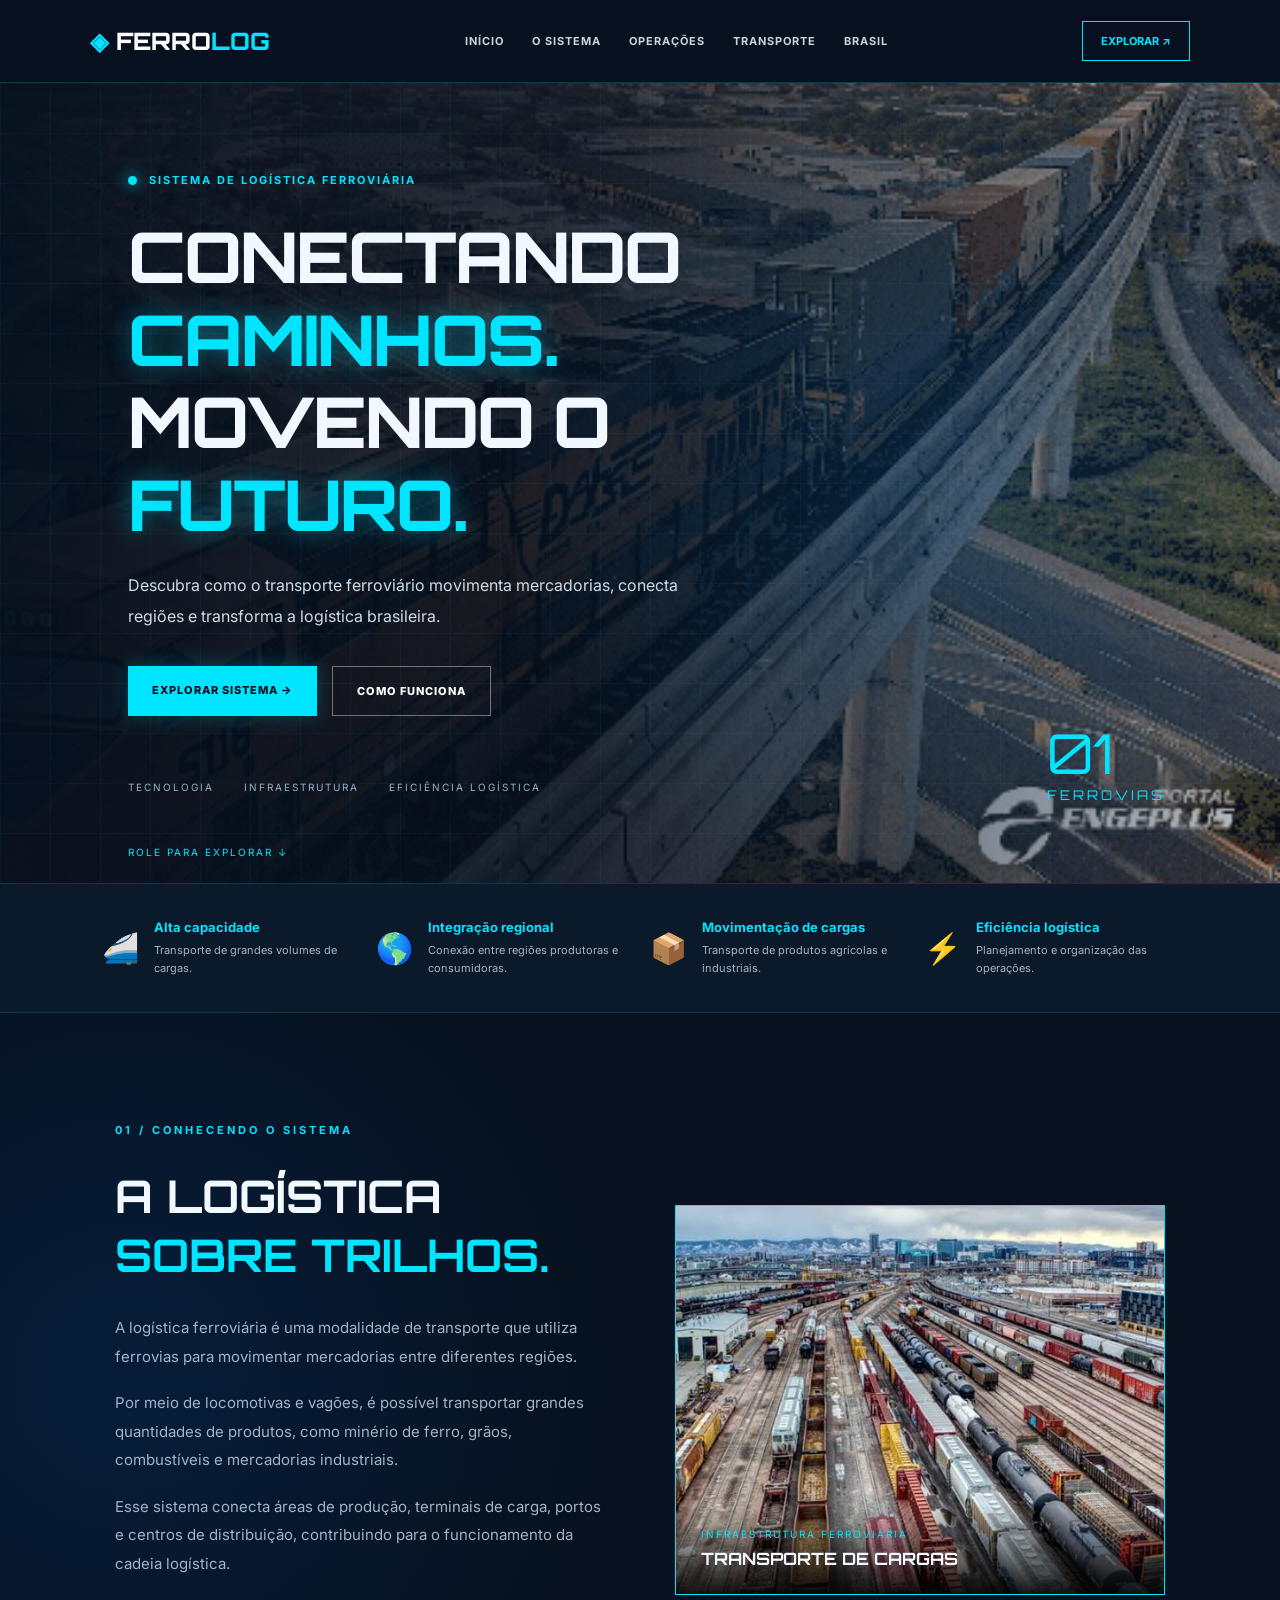
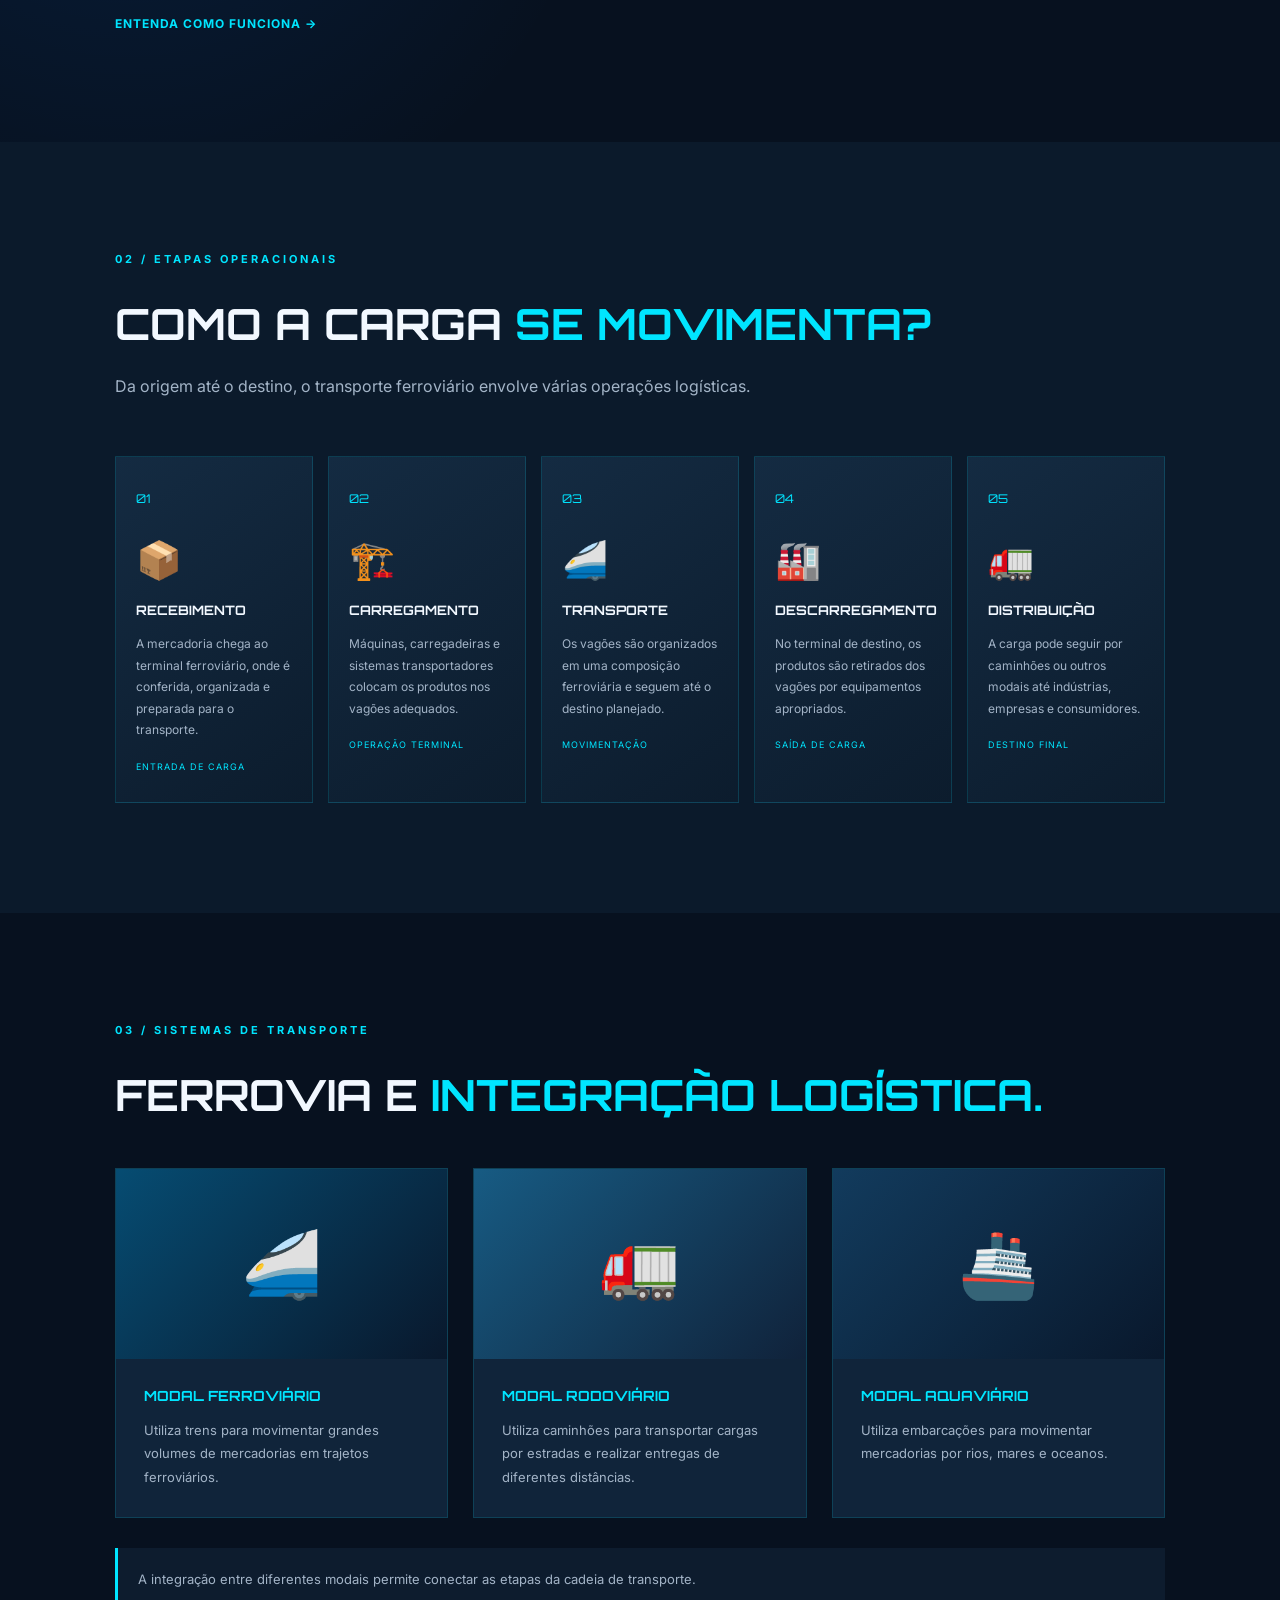
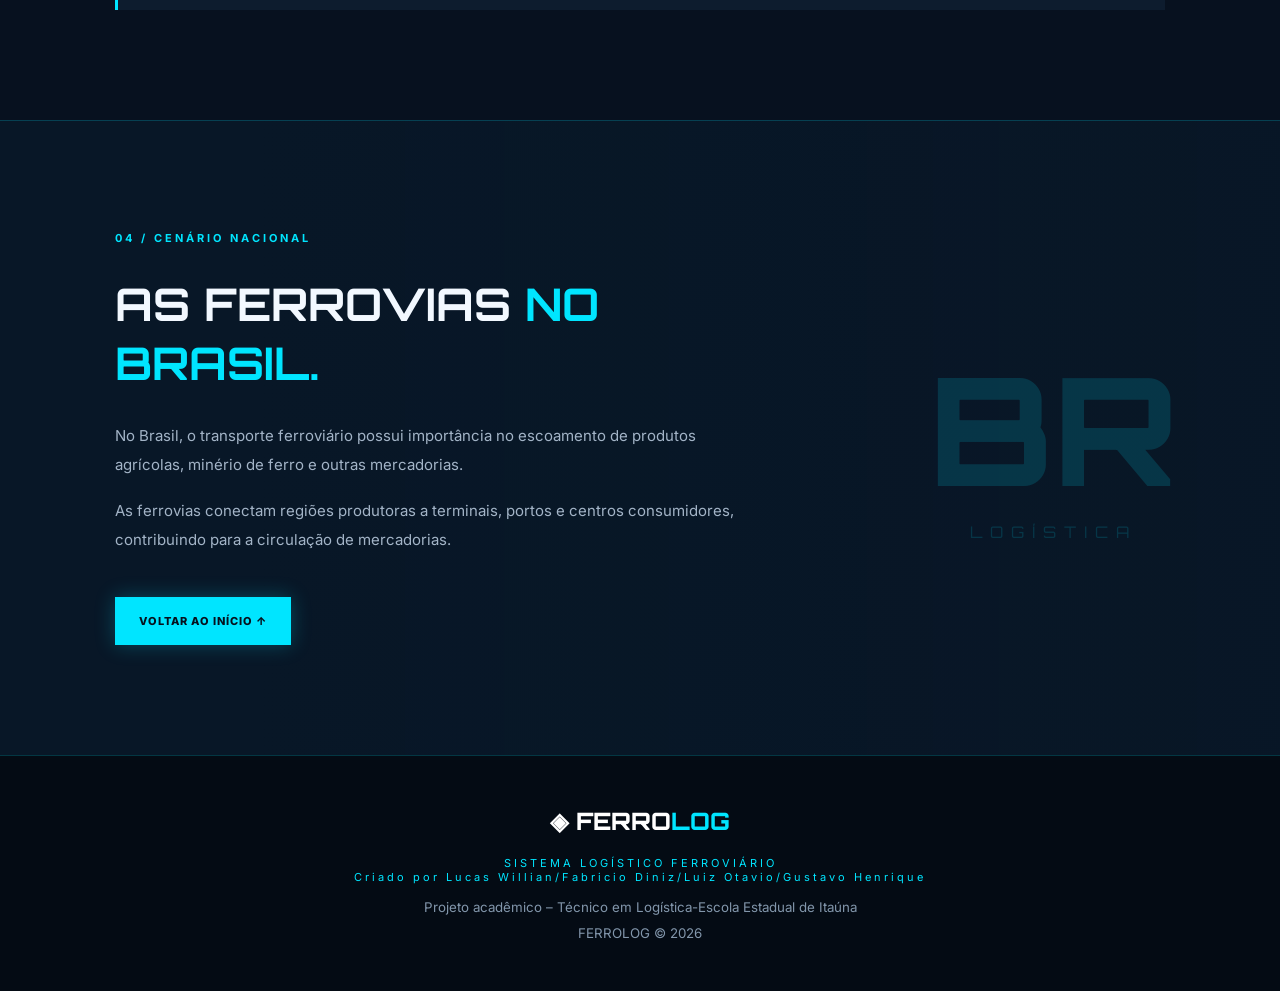
==== index.html @ 2c69cda4 "ParaoRepositorio" ====
<!DOCTYPE html>
<html lang="pt-BR">

<head>
    <meta charset="UTF-8">
    <meta name="viewport" content="width=device-width, initial-scale=1.0">

    <title>FERROLOG | Inteligência Ferroviária</title>

    <link rel="stylesheet" href="/style.css">

   
</head>

<body>

    <!-- MENU SUPERIOR -->

    <header class="header">

        <a href="#inicio" class="logo">
            <span class="logo-icon">◈</span>
            FERRO<span>LOG</span>
        </a>

        <nav class="menu">
            <a href="#inicio">INÍCIO</a>
            <a href="#sobre">O SISTEMA</a>
            <a href="#processo">OPERAÇÕES</a>
            <a href="#modais">TRANSPORTE</a>
            <a href="#brasil">BRASIL</a>
        </nav>

        <a href="#sobre" class="header-button">
            EXPLORAR <span>↗</span>
        </a>

    </header>


    <main>

        <!-- APRESENTAÇÃO PRINCIPAL -->

        <section class="hero" id="inicio">

            <div class="hero-overlay"></div>
            
            <div class="hero-content reveal">

                <div class="status">
                    <span class="status-dot"></span>
                    SISTEMA DE LOGÍSTICA FERROVIÁRIA
                </div>

                <h1>
                    CONECTANDO
                    <span>CAMINHOS.</span>
                    MOVENDO O
                    <span>FUTURO.</span>
                </h1>

                <p>
                    Descubra como o transporte ferroviário movimenta
                    mercadorias, conecta regiões e transforma a
                    logística brasileira.
                </p>

                <div class="hero-buttons">

                    <a href="#sobre" class="btn-primary">
                        EXPLORAR SISTEMA →
                    </a>

                    <a href="#processo" class="btn-secondary">
                        COMO FUNCIONA
                    </a>

                </div>

                <div class="hero-bottom">
                    <span>TECNOLOGIA</span>
                    <span>INFRAESTRUTURA</span>
                    <span>EFICIÊNCIA LOGÍSTICA</span>
                </div>

            </div>

            <div class="hero-number">
                <span>01</span>
                <small>FERROVIAS</small>
            </div>

            <div class="scroll-indicator">
                ROLE PARA EXPLORAR ↓
            </div>

        </section>


        <!-- INDICADORES -->

        <section class="indicators">

            <div class="indicator reveal">
                <span class="indicator-icon">🚄</span>
                <div>
                    <h3>Alta capacidade</h3>
                    <p>Transporte de grandes volumes de cargas.</p>
                </div>
            </div>

            <div class="indicator reveal">
                <span class="indicator-icon">🌎</span>
                <div>
                    <h3>Integração regional</h3>
                    <p>Conexão entre regiões produtoras e consumidoras.</p>
                </div>
            </div>

            <div class="indicator reveal">
                <span class="indicator-icon">📦</span>
                <div>
                    <h3>Movimentação de cargas</h3>
                    <p>Transporte de produtos agrícolas e industriais.</p>
                </div>
            </div>

            <div class="indicator reveal">
                <span class="indicator-icon">⚡</span>
                <div>
                    <h3>Eficiência logística</h3>
                    <p>Planejamento e organização das operações.</p>
                </div>
            </div>

        </section>


        <!-- SOBRE O SISTEMA -->

        <section class="about section" id="sobre">

            <div class="section-label reveal">
                01 / CONHECENDO O SISTEMA
            </div>

            <div class="about-grid">

                <div class="about-text reveal">

                    <h2>
                        A LOGÍSTICA
                        <span>SOBRE TRILHOS.</span>
                    </h2>

                    <p>
                        A logística ferroviária é uma modalidade de
                        transporte que utiliza ferrovias para movimentar
                        mercadorias entre diferentes regiões.
                    </p>

                    <p>
                        Por meio de locomotivas e vagões, é possível
                        transportar grandes quantidades de produtos,
                        como minério de ferro, grãos, combustíveis e
                        mercadorias industriais.
                    </p>

                    <p>
                        Esse sistema conecta áreas de produção,
                        terminais de carga, portos e centros de
                        distribuição, contribuindo para o funcionamento
                        da cadeia logística.
                    </p>

                    <a href="#processo" class="text-link">
                        ENTENDA COMO FUNCIONA →
                    </a>

                </div>

                
    <div class="slides about-image reveal">

        <div class="imagens">

            <img src="img/images.jfif" class="slide active" alt="Trem de carga">

            <img src="img/images (1).jfif" class="slide" alt="Ferrovia">

            <img src="img/images (2).jfif" class="slide" alt="Trem ferroviário">

            <img src="img/images (3).jfif" class="slide" alt="Transporte de cargas">

            <img src="img/images (4).jfif" class="slide" alt="Logística ferroviária">

        </div>

    <div class="image-caption">
        <span>INFRAESTRUTURA FERROVIÁRIA</span>
        <strong>TRANSPORTE DE CARGAS</strong>
    </div>

    </div>

                    

                </div>

            </div>

        </section>


        <!-- FUNCIONAMENTO -->

        <section class="process section" id="processo">

            <div class="section-label reveal">
                02 / ETAPAS OPERACIONAIS
            </div>

            <h2 class="section-title reveal">
                COMO A CARGA
                <span>SE MOVIMENTA?</span>
            </h2>

            <p class="section-description reveal">
                Da origem até o destino, o transporte ferroviário
                envolve várias operações logísticas.
            </p>

            <div class="process-grid">

                <article class="process-card reveal">
                    <span class="process-number">01</span>
                    <div class="process-icon">📦</div>
                    <h3>RECEBIMENTO</h3>
                    <p>
                        A mercadoria chega ao terminal ferroviário,
                        onde é conferida, organizada e preparada
                        para o transporte.
                    </p>
                    <span class="process-tag">ENTRADA DE CARGA</span>
                </article>

                <article class="process-card reveal">
                    <span class="process-number">02</span>
                    <div class="process-icon">🏗️</div>
                    <h3>CARREGAMENTO</h3>
                    <p>
                        Máquinas, carregadeiras e sistemas
                        transportadores colocam os produtos
                        nos vagões adequados.
                    </p>
                    <span class="process-tag">OPERAÇÃO TERMINAL</span>
                </article>

                <article class="process-card reveal">
                    <span class="process-number">03</span>
                    <div class="process-icon">🚄</div>
                    <h3>TRANSPORTE</h3>
                    <p>
                        Os vagões são organizados em uma composição
                        ferroviária e seguem até o destino planejado.
                    </p>
                    <span class="process-tag">MOVIMENTAÇÃO</span>
                </article>

                <article class="process-card reveal">
                    <span class="process-number">04</span>
                    <div class="process-icon">🏭</div>
                    <h3>DESCARREGAMENTO</h3>
                    <p>
                        No terminal de destino, os produtos são
                        retirados dos vagões por equipamentos
                        apropriados.
                    </p>
                    <span class="process-tag">SAÍDA DE CARGA</span>
                </article>

                <article class="process-card reveal">
                    <span class="process-number">05</span>
                    <div class="process-icon">🚛</div>
                    <h3>DISTRIBUIÇÃO</h3>
                    <p>
                        A carga pode seguir por caminhões ou outros
                        modais até indústrias, empresas e consumidores.
                    </p>
                    <span class="process-tag">DESTINO FINAL</span>
                </article>

            </div>

        </section>


        <!-- MODAIS -->

        <section class="modal-section section" id="modais">

            <div class="section-label reveal">
                03 / SISTEMAS DE TRANSPORTE
            </div>

            <h2 class="section-title reveal">
                FERROVIA E
                <span>INTEGRAÇÃO LOGÍSTICA.</span>
            </h2>

            <div class="modal-grid">

                <div class="modal-card reveal">
                    <div class="modal-visual railway-visual">
                        <span>🚄</span>
                    </div>
                    <div class="modal-info">
                        <h3>MODAL FERROVIÁRIO</h3>
                        <p>
                            Utiliza trens para movimentar grandes
                            volumes de mercadorias em trajetos
                            ferroviários.
                        </p>
                    </div>
                </div>

                <div class="modal-card reveal">
                    <div class="modal-visual road-visual">
                        <span>🚛</span>
                    </div>
                    <div class="modal-info">
                        <h3>MODAL RODOVIÁRIO</h3>
                        <p>
                            Utiliza caminhões para transportar cargas
                            por estradas e realizar entregas
                            de diferentes distâncias.
                        </p>
                    </div>
                </div>

                <div class="modal-card reveal">
                    <div class="modal-visual port-visual">
                        <span>🚢</span>
                    </div>
                    <div class="modal-info">
                        <h3>MODAL AQUAVIÁRIO</h3>
                        <p>
                            Utiliza embarcações para movimentar
                            mercadorias por rios, mares e oceanos.
                        </p>
                    </div>
                </div>

            </div>

            <p class="modal-note reveal">
                A integração entre diferentes modais permite
                conectar as etapas da cadeia de transporte.
            </p>

        </section>


        <!-- BRASIL -->

        <section class="brazil section" id="brasil">

            <div class="brazil-content reveal">

                <div class="section-label">
                    04 / CENÁRIO NACIONAL
                </div>

                <h2>
                    AS FERROVIAS
                    <span>NO BRASIL.</span>
                </h2>

                <p>
                    No Brasil, o transporte ferroviário possui
                    importância no escoamento de produtos agrícolas,
                    minério de ferro e outras mercadorias.
                </p>

                <p>
                    As ferrovias conectam regiões produtoras a
                    terminais, portos e centros consumidores,
                    contribuindo para a circulação de mercadorias.
                </p>

                <a href="#inicio" class="btn-primary">
                    VOLTAR AO INÍCIO ↑
                </a>

            </div>

            <div class="brazil-decoration">
                <span>BR</span>
                <span>LOGÍSTICA</span>
            </div>

        </section>

    </main>


    <!-- RODAPÉ -->

    <footer>

        <a href="#inicio" class="logo">
            ◈ FERRO<span>LOG</span>
        </a>

        <p>
            SISTEMA LOGÍSTICO FERROVIÁRIO
            <br>
            Criado por Lucas Willian/Fabricio Diniz/Luiz Otavio/Gustavo Henrique
        </p>

        <small>
            Projeto acadêmico – Técnico em Logística-Escola Estadual de Itaúna
        </small>

        <small>
            FERROLOG © 2026
        </small>

    </footer>


    <script src="javascript.js"></script>

</body>
</html>
---- style.css ----
/* =================================
   FERROLOG - DESIGN TECNOLÓGICO
================================= */

@import url('https://fonts.googleapis.com/css2?family=Orbitron:wght@400;500;600;700;800&family=Inter:wght@300;400;500;600;700;800&display=swap');

:root {
    --bg: #07111f;
    --bg-light: #0d1c2e;
    --panel: #10243a;
    --cyan: #00e5ff;
    --blue: #087cff;
    --white: #f2f8ff;
    --muted: #a3b4c7;
}

* {
    margin: 0;
    padding: 0;
    box-sizing: border-box;
    scroll-behavior: smooth;
}

body {
    background: var(--bg);
    color: var(--white);
    font-family: 'Inter', sans-serif;
    overflow-x: hidden;
}

a {
    text-decoration: none;
}

/* MENU */

.header {
    height: 83px;
    padding: 0 7%;
    display: flex;
    justify-content: space-between;
    align-items: center;
    background: rgba(7, 17, 31, 0.96);
    border-bottom: 1px solid rgba(0, 229, 255, 0.2);
    position: sticky;
    top: 0;
    z-index: 1000;
    backdrop-filter: blur(15px);
}

.logo {
    color: white;
    font-family: 'Orbitron', sans-serif;
    font-size: 24px;
    font-weight: 800;
    white-space: nowrap;
}

.logo span {
    color: var(--cyan);
}

.logo-icon {
    color: var(--cyan);
}

.menu {
    display: flex;
    gap: 28px;
}

.menu a {
    color: #c7d4e2;
    font-size: 11px;
    font-weight: 700;
    letter-spacing: 1px;
    transition: 0.3s;
}

.menu a:hover {
    color: var(--cyan);
    text-shadow: 0 0 12px var(--cyan);
}

.header-button {
    border: 1px solid var(--cyan);
    color: var(--cyan);
    padding: 12px 18px;
    font-size: 11px;
    font-weight: bold;
    transition: 0.3s;
}

.header-button:hover {
    background: var(--cyan);
    color: var(--bg);
    box-shadow: 0 0 20px var(--cyan);
}

/* HERO */

.hero {
    min-height: 650px;
    position: relative;
    display: flex;
    align-items: center;
    padding: 90px 10%;
    overflow: hidden;

    background-image:
        linear-gradient(
            90deg,
            rgba(5, 15, 29, 0.97) 0%,
            rgba(5, 15, 29, 0.82) 45%,
            rgba(5, 15, 29, 0.25) 100%
        ),
        url("./img.gif");

    background-size: cover;
    background-position: center;
    background-repeat: no-repeat;
}

.hero::before {
    content: "";
    position: absolute;
    inset: 0;
    background-image:
        linear-gradient(rgba(0,229,255,0.045) 1px, transparent 1px),
        linear-gradient(90deg, rgba(0,229,255,0.045) 1px, transparent 1px);
    background-size: 50px 50px;
    pointer-events: none;
}

.hero-overlay {
    position: absolute;
    inset: 0;
    background: radial-gradient(
        circle at 75% 50%,
        rgba(0, 150, 255, 0.15),
        transparent 45%
    );
    animation: pulse 5s infinite alternate;
}

.hero-content {
    position: relative;
    z-index: 2;
    max-width: 720px;
}

.status {
    color: var(--cyan);
    font-size: 11px;
    letter-spacing: 2px;
    font-weight: 700;
    margin-bottom: 28px;
    display: flex;
    align-items: center;
    gap: 12px;
}

.status-dot {
    width: 9px;
    height: 9px;
    background: var(--cyan);
    border-radius: 50%;
    box-shadow: 0 0 15px var(--cyan);
    animation: blink 1.3s infinite;
}

.hero h1 {
    font-family: 'Orbitron', sans-serif;
    font-size: clamp(38px, 6vw, 70px);
    font-weight: 800;
    line-height: 1.18;
    letter-spacing: -2px;
    margin-bottom: 25px;
    animation: titleEnter 1s ease both;
}

.hero h1 span {
    color: var(--cyan);
    text-shadow: 0 0 25px rgba(0, 229, 255, 0.4);
}

.hero-content > p {
    color: #d0dbe8;
    font-size: 16px;
    line-height: 1.9;
    max-width: 550px;
    margin-bottom: 35px;
}

.hero-buttons {
    display: flex;
    flex-wrap: wrap;
    gap: 15px;
}

.btn-primary,
.btn-secondary {
    padding: 17px 24px;
    font-size: 11px;
    font-weight: 800;
    letter-spacing: 1px;
    display: inline-block;
    transition: 0.3s;
}

.btn-primary {
    background: var(--cyan);
    color: #06121e;
    box-shadow: 0 0 20px rgba(0,229,255,0.25);
}

.btn-primary:hover {
    transform: translateY(-5px);
    box-shadow: 0 0 30px var(--cyan);
}

.btn-secondary {
    color: white;
    border: 1px solid rgba(255,255,255,0.4);
}

.btn-secondary:hover {
    border-color: var(--cyan);
    color: var(--cyan);
}

.hero-bottom {
    display: flex;
    flex-wrap: wrap;
    gap: 30px;
    margin-top: 65px;
    color: #9bb0c5;
    font-size: 10px;
    letter-spacing: 2px;
}

.hero-number {
    position: absolute;
    right: 9%;
    bottom: 80px;
    color: var(--cyan);
    display: flex;
    flex-direction: column;
    font-family: 'Orbitron', sans-serif;
}

.hero-number span {
    font-size: 55px;
}

.hero-number small {
    letter-spacing: 3px;
}

.scroll-indicator {
    position: absolute;
    bottom: 25px;
    left: 10%;
    color: var(--cyan);
    font-size: 10px;
    letter-spacing: 2px;
    animation: float 2s infinite;
}

/* INDICADORES */

.indicators {
    background: #0b1a2b;
    padding: 35px 8%;
    display: grid;
    grid-template-columns: repeat(4, 1fr);
    gap: 20px;
    border-top: 1px solid rgba(0,229,255,0.15);
    border-bottom: 1px solid rgba(0,229,255,0.15);
}

.indicator {
    display: flex;
    align-items: center;
    gap: 15px;
}

.indicator-icon {
    font-size: 30px;
}

.indicator h3 {
    font-size: 13px;
    color: var(--cyan);
    margin-bottom: 7px;
}

.indicator p {
    font-size: 11px;
    line-height: 1.6;
    color: var(--muted);
}

/* SEÇÕES */

.section {
    padding: 110px 9%;
}

.section-label {
    color: var(--cyan);
    font-size: 11px;
    font-weight: bold;
    letter-spacing: 3px;
    margin-bottom: 30px;
}

.section-title {
    font-family: 'Orbitron', sans-serif;
    font-size: clamp(27px, 4vw, 43px);
    line-height: 1.3;
}

.section-title span,
.about-text h2 span,
.brazil h2 span {
    color: var(--cyan);
}

.section-description {
    color: var(--muted);
    line-height: 1.8;
    margin-top: 20px;
    max-width: 650px;
}

/* SOBRE */

.about {
    background:
        radial-gradient(circle at 10% 50%,
        rgba(0, 120, 255, 0.12),
        transparent 40%);
}

.about-grid {
    display: grid;
    grid-template-columns: 1fr 1fr;
    gap: 70px;
    align-items: center;
}

.about-text h2,
.brazil h2 {
    font-family: 'Orbitron', sans-serif;
    font-size: clamp(30px, 4vw, 45px);
    line-height: 1.3;
    margin-bottom: 30px;
}

.about-text p,
.brazil p {
    color: var(--muted);
    font-size: 15px;
    line-height: 1.9;
    margin-bottom: 18px;
}

.text-link {
    display: inline-block;
    margin-top: 20px;
    color: var(--cyan);
    font-size: 12px;
    font-weight: bold;
    letter-spacing: 1px;
    transition: 0.3s;
}

.text-link:hover {
    transform: translateX(8px);
}

.about-image {
    position: relative;
    height: 390px;
    border: 1px solid rgba(0,229,255,0.4);
    overflow: hidden;
}

.about-image img {
    width: 100%;
    height: 100%;
    object-fit: cover;
    transition: transform 0.7s;
}

.about-image:hover img {
    transform: scale(1.1);
}

.image-caption {
    position: absolute;
    bottom: 0;
    left: 0;
    right: 0;
    padding: 25px;
    background: linear-gradient(transparent, rgba(0,0,0,0.9));
    display: flex;
    flex-direction: column;
    gap: 8px;
}

.image-caption span {
    color: var(--cyan);
    font-size: 10px;
    letter-spacing: 2px;
}

.image-caption strong {
    font-family: 'Orbitron', sans-serif;
    font-size: 17px;
}

/* PROCESSO */

.process {
    background: #0b1a2b;
}

.process-grid {
    display: grid;
    grid-template-columns: repeat(5, 1fr);
    gap: 15px;
    margin-top: 55px;
}

.process-card {
    position: relative;
    background: linear-gradient(145deg, #142b42, #0c1c2d);
    border: 1px solid rgba(0,229,255,0.15);
    padding: 30px 20px;
    min-height: 310px;
    transition: 0.4s;
    overflow: hidden;
}

.process-card::after {
    content: "";
    position: absolute;
    width: 100%;
    height: 3px;
    bottom: 0;
    left: -100%;
    background: var(--cyan);
    transition: 0.4s;
}

.process-card:hover {
    transform: translateY(-12px);
    border-color: var(--cyan);
    box-shadow: 0 10px 35px rgba(0,229,255,0.12);
}

.process-card:hover::after {
    left: 0;
}

.process-number {
    font-family: 'Orbitron', sans-serif;
    color: var(--cyan);
    font-size: 12px;
}

.process-icon {
    font-size: 37px;
    margin: 30px 0 20px;
}

.process-card h3 {
    font-family: 'Orbitron', sans-serif;
    font-size: 13px;
    margin-bottom: 15px;
}

.process-card p {
    color: var(--muted);
    font-size: 12px;
    line-height: 1.8;
}

.process-tag {
    display: block;
    color: var(--cyan);
    font-size: 9px;
    letter-spacing: 1px;
    margin-top: 20px;
}

/* MODAIS */

.modal-section {
    background: var(--bg);
}

.modal-grid {
    display: grid;
    grid-template-columns: repeat(3, 1fr);
    gap: 25px;
    margin-top: 45px;
}

.modal-card {
    background: var(--panel);
    border: 1px solid rgba(0,229,255,0.15);
    transition: 0.4s;
    overflow: hidden;
}

.modal-card:hover {
    transform: translateY(-10px);
    border-color: var(--cyan);
    box-shadow: 0 0 25px rgba(0,229,255,0.13);
}

.modal-visual {
    height: 190px;
    display: grid;
    place-items: center;
    font-size: 65px;
    position: relative;
    overflow: hidden;
}

.railway-visual {
    background: linear-gradient(135deg, #064c72, #09182c);
}

.road-visual {
    background: linear-gradient(135deg, #175b83, #10223a);
}

.port-visual {
    background: linear-gradient(135deg, #123b5d, #09182c);
}

.modal-visual span {
    transition: 0.4s;
}

.modal-card:hover .modal-visual span {
    transform: scale(1.25) rotate(-5deg);
}

.modal-info {
    padding: 28px;
}

.modal-info h3 {
    color: var(--cyan);
    font-family: 'Orbitron', sans-serif;
    font-size: 14px;
    margin-bottom: 15px;
}

.modal-info p {
    color: var(--muted);
    line-height: 1.8;
    font-size: 13px;
}

.modal-note {
    margin-top: 30px;
    padding: 20px;
    border-left: 3px solid var(--cyan);
    background: var(--bg-light);
    color: var(--muted);
    font-size: 13px;
    line-height: 1.7;
}

/* BRASIL */

.brazil {
    position: relative;
    overflow: hidden;
    background:
        linear-gradient(90deg, #081727 20%, rgba(8,23,39,0.88)),
        url("../imagens/images.jpg.jfif") center/cover;
    border-top: 1px solid rgba(0,229,255,0.2);
}

.brazil-content {
    position: relative;
    z-index: 2;
    max-width: 650px;
}

.brazil-content .btn-primary {
    margin-top: 25px;
}

.brazil-decoration {
    position: absolute;
    right: 8%;
    top: 50%;
    transform: translateY(-50%);
    display: flex;
    flex-direction: column;
    align-items: center;
    opacity: 0.15;
    font-family: 'Orbitron', sans-serif;
    color: var(--cyan);
}

.brazil-decoration span:first-child {
    font-size: 150px;
    font-weight: 800;
}

.brazil-decoration span:last-child {
    letter-spacing: 8px;
}

/* RODAPÉ */

footer {
    background: #040b14;
    padding: 50px 8%;
    text-align: center;
    border-top: 1px solid rgba(0,229,255,0.2);
}

footer .logo {
    display: inline-block;
    margin-bottom: 20px;
}

footer p {
    color: var(--cyan);
    font-size: 11px;
    letter-spacing: 3px;
    margin-bottom: 15px;
}

footer small {
    display: block;
    color: #8296ab;
    margin-top: 10px;
}

/* ANIMAÇÕES */

.reveal {
    opacity: 0;
    transform: translateY(45px);
    transition: opacity 0.8s ease, transform 0.8s ease;
}

.reveal.active {
    opacity: 1;
    transform: translateY(0);
}

@keyframes blink {
    50% {
        opacity: 0.3;
        box-shadow: 0 0 4px var(--cyan);
    }
}

@keyframes pulse {
    from {
        opacity: 0.3;
    }

    to {
        opacity: 1;
    }
}

@keyframes float {
    0%, 100% {
        transform: translateY(0);
    }

    50% {
        transform: translateY(-8px);
    }
}

@keyframes titleEnter {
    from {
        opacity: 0;
        transform: translateX(-50px);
    }

    to {
        opacity: 1;
        transform: translateX(0);
    }
}

/* CELULAR E TABLET */

@media (max-width: 1000px) {

    .indicators {
        grid-template-columns: repeat(2, 1fr);
    }

    .process-grid {
        grid-template-columns: repeat(2, 1fr);
    }

    .about-grid {
        gap: 35px;
    }

    .hero-number {
        display: none;
    }
}

@media (max-width: 700px) {

    .header {
        height: auto;
        padding: 20px;
        flex-wrap: wrap;
        gap: 20px;
    }

    .menu {
        width: 100%;
        flex-wrap: wrap;
        gap: 15px;
    }

    .header-button {
        display: none;
    }

    .hero {
        min-height: 650px;
        padding: 70px 7%;
        background-position: 65% center;
    }

    .hero h1 {
        font-size: 37px;
    }

    .hero-bottom {
        gap: 15px;
    }

    .indicators {
        grid-template-columns: 1fr;
        padding: 30px 7%;
    }

    .section {
        padding: 75px 7%;
    }

    .about-grid {
        grid-template-columns: 1fr;
    }

    .about-image {
        height: 280px;
    }

    .process-grid {
        grid-template-columns: 1fr;
    }

    .modal-grid {
        grid-template-columns: 1fr;
    }

    .brazil-decoration {
        display: none;
    }
}

/* ACESSIBILIDADE */

@media (prefers-reduced-motion: reduce) {
    *,
    *::before,
    *::after {
        scroll-behavior: auto !important;
        animation-duration: 0.01ms !important;
        transition-duration: 0.01ms !important;
    }

    .reveal {
        opacity: 1;
        transform: none;
    }
}
/* CARROSSEL FERROVIÁRIO */


/* CARROSSEL FERROVIÁRIO */

.slides {
    position: relative;
    width: 100%;
    height: 390px;
    overflow: hidden;
    border: 1px solid var(--cyan);
}

.imagens {
    position: relative;
    width: 100%;
    height: 100%;
}

.imagens .slide {
    position: absolute;
    top: 0;
    left: 0;

    width: 100%;
    height: 100%;

    object-fit: cover;

    opacity: 0;
    transition: opacity 1s ease-in-out;
}

.imagens .slide.active {
    opacity: 1;
}
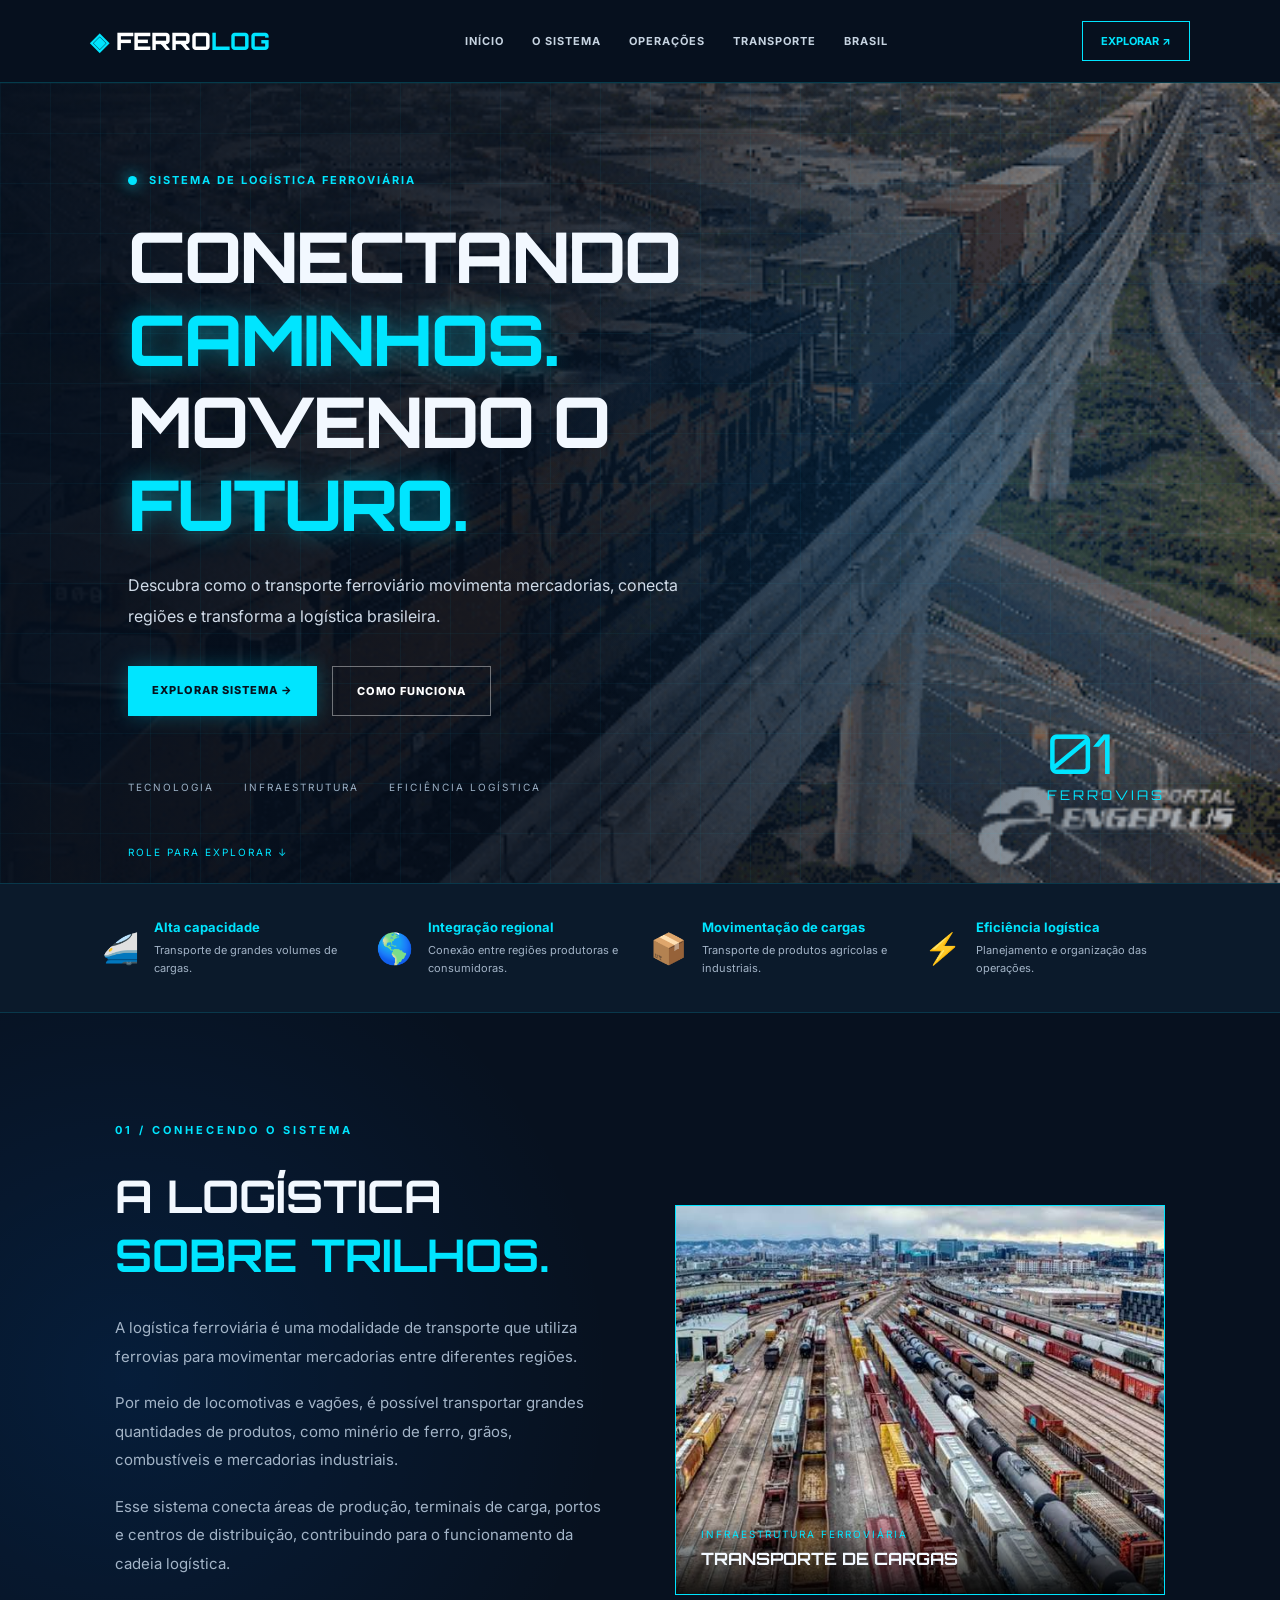
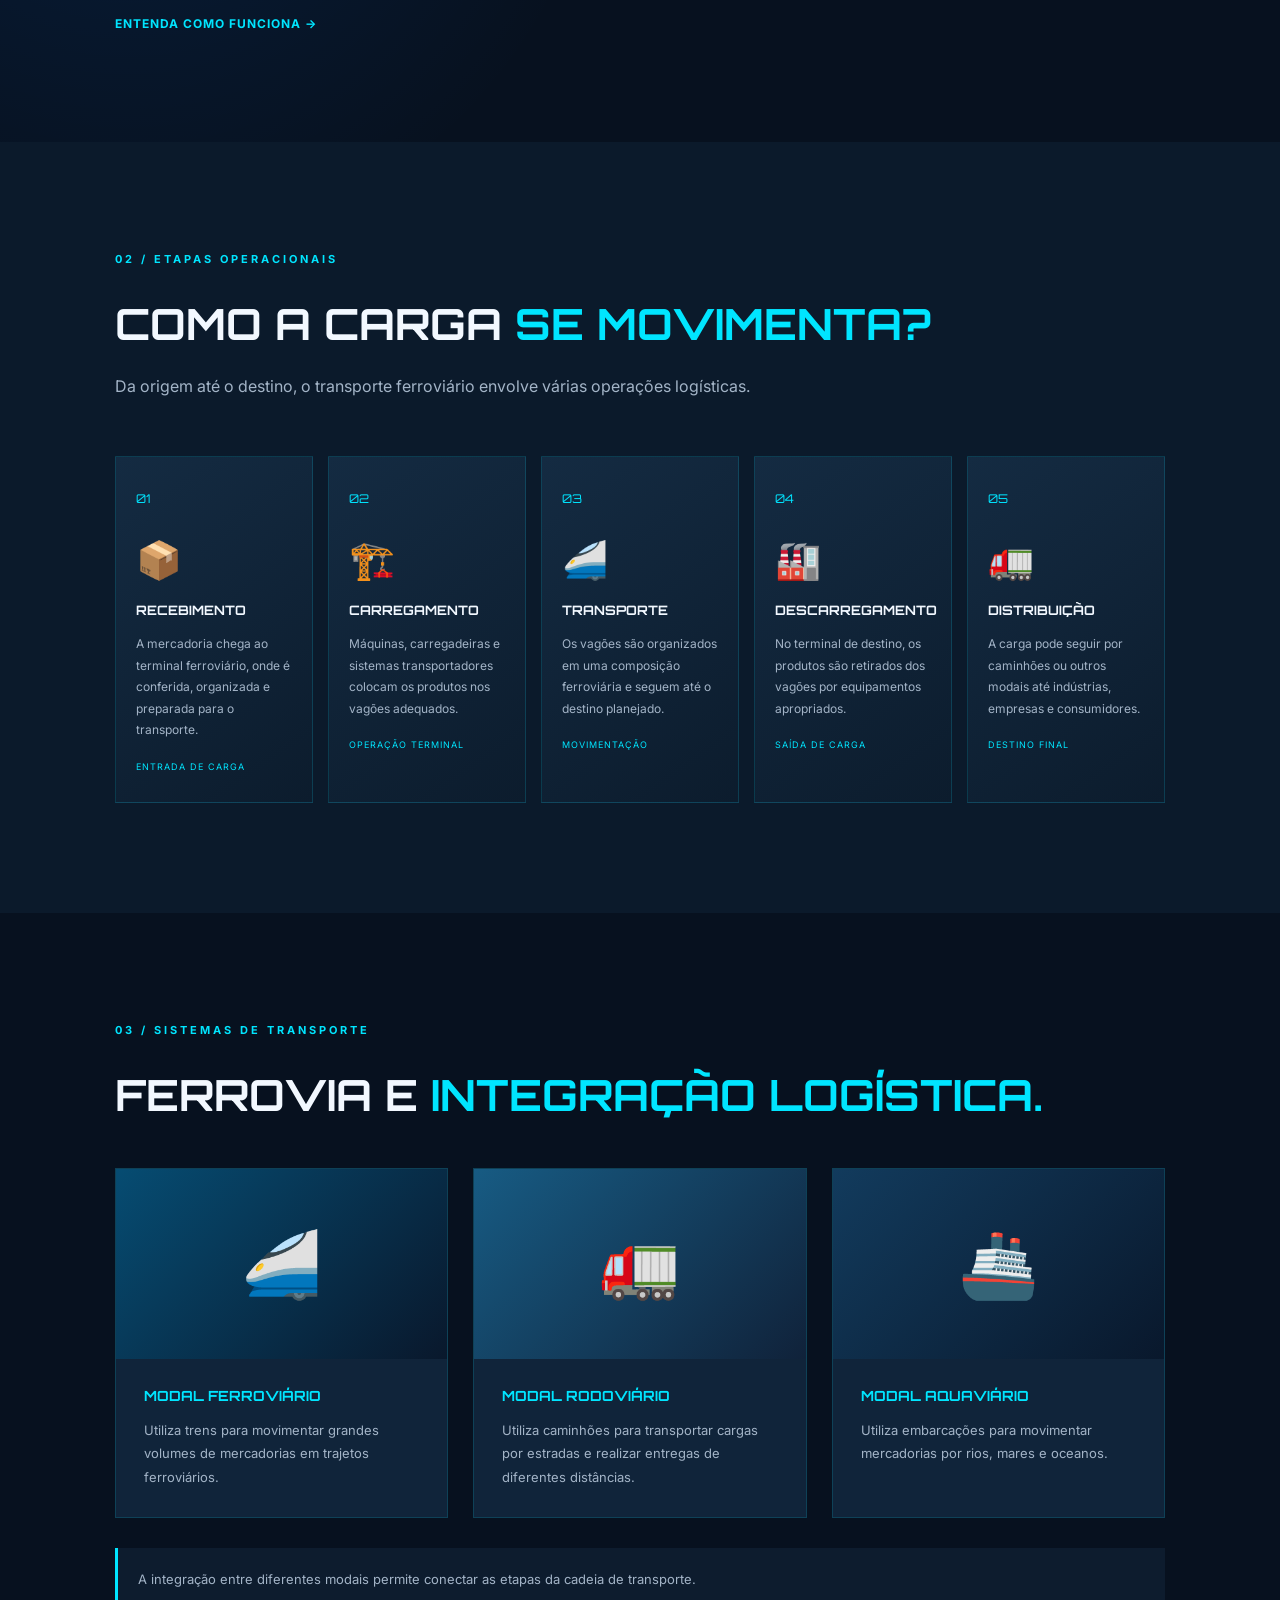
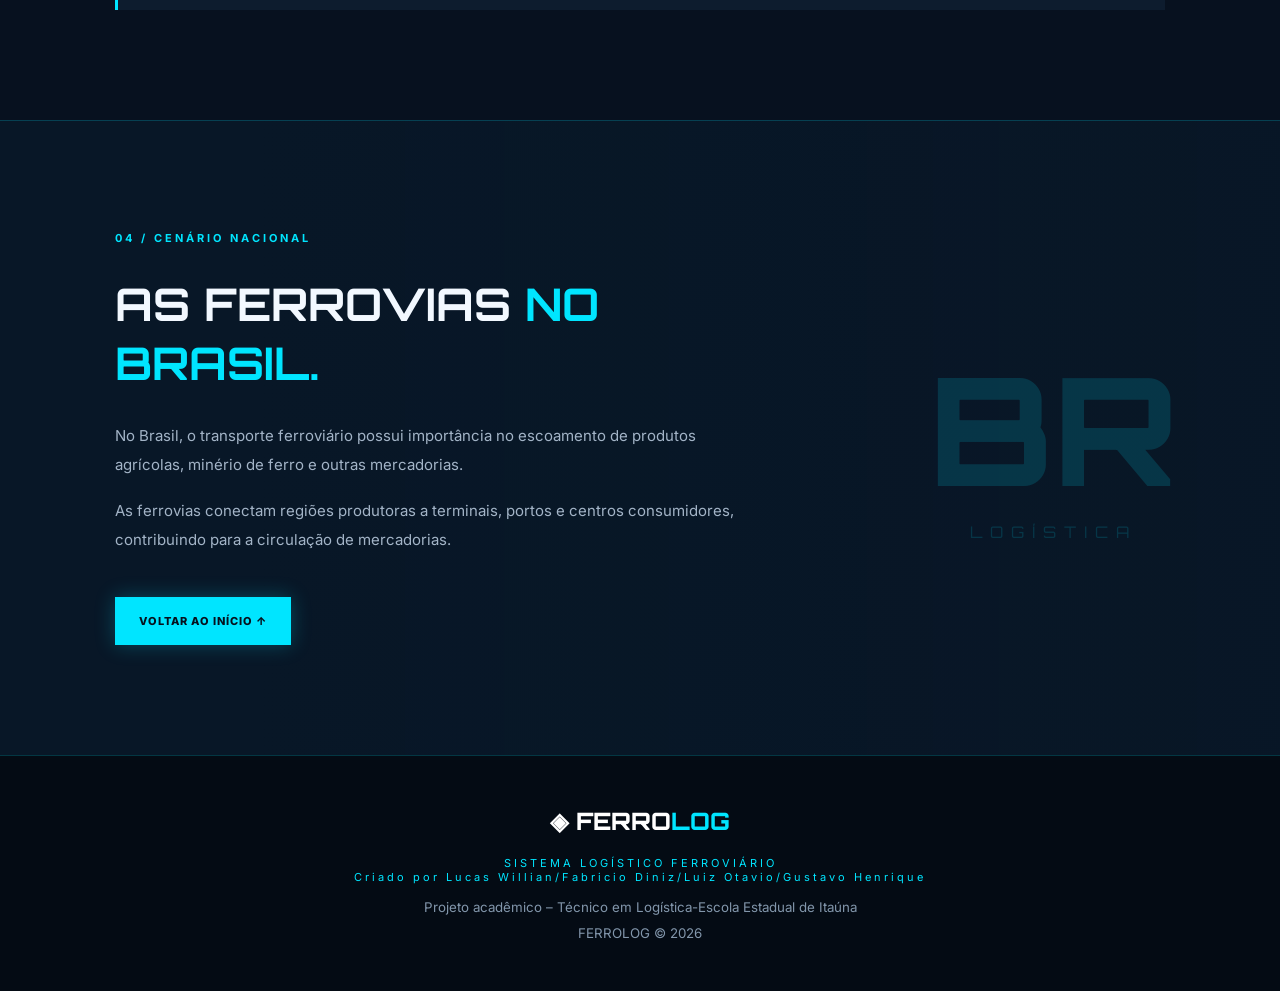
==== commit 90da04c1: "adicionadoAmaquetenaPagina" ====
--- a/index.html
+++ b/index.html
@@ -32,7 +32,7 @@
             <a href="#brasil">BRASIL</a>
         </nav>
 
-        <a href="#sobre" class="header-button">
+        <a href="maquete/maquete_ferroviaria_interativa.html" class="header-button" >
             EXPLORAR <span>↗</span>
         </a>
 
@@ -69,7 +69,7 @@
 
                 <div class="hero-buttons">
 
-                    <a href="#sobre" class="btn-primary">
+                    <a href="maquete/maquete_ferroviaria_interativa.html" class="btn-primary">
                         EXPLORAR SISTEMA →
                     </a>
 
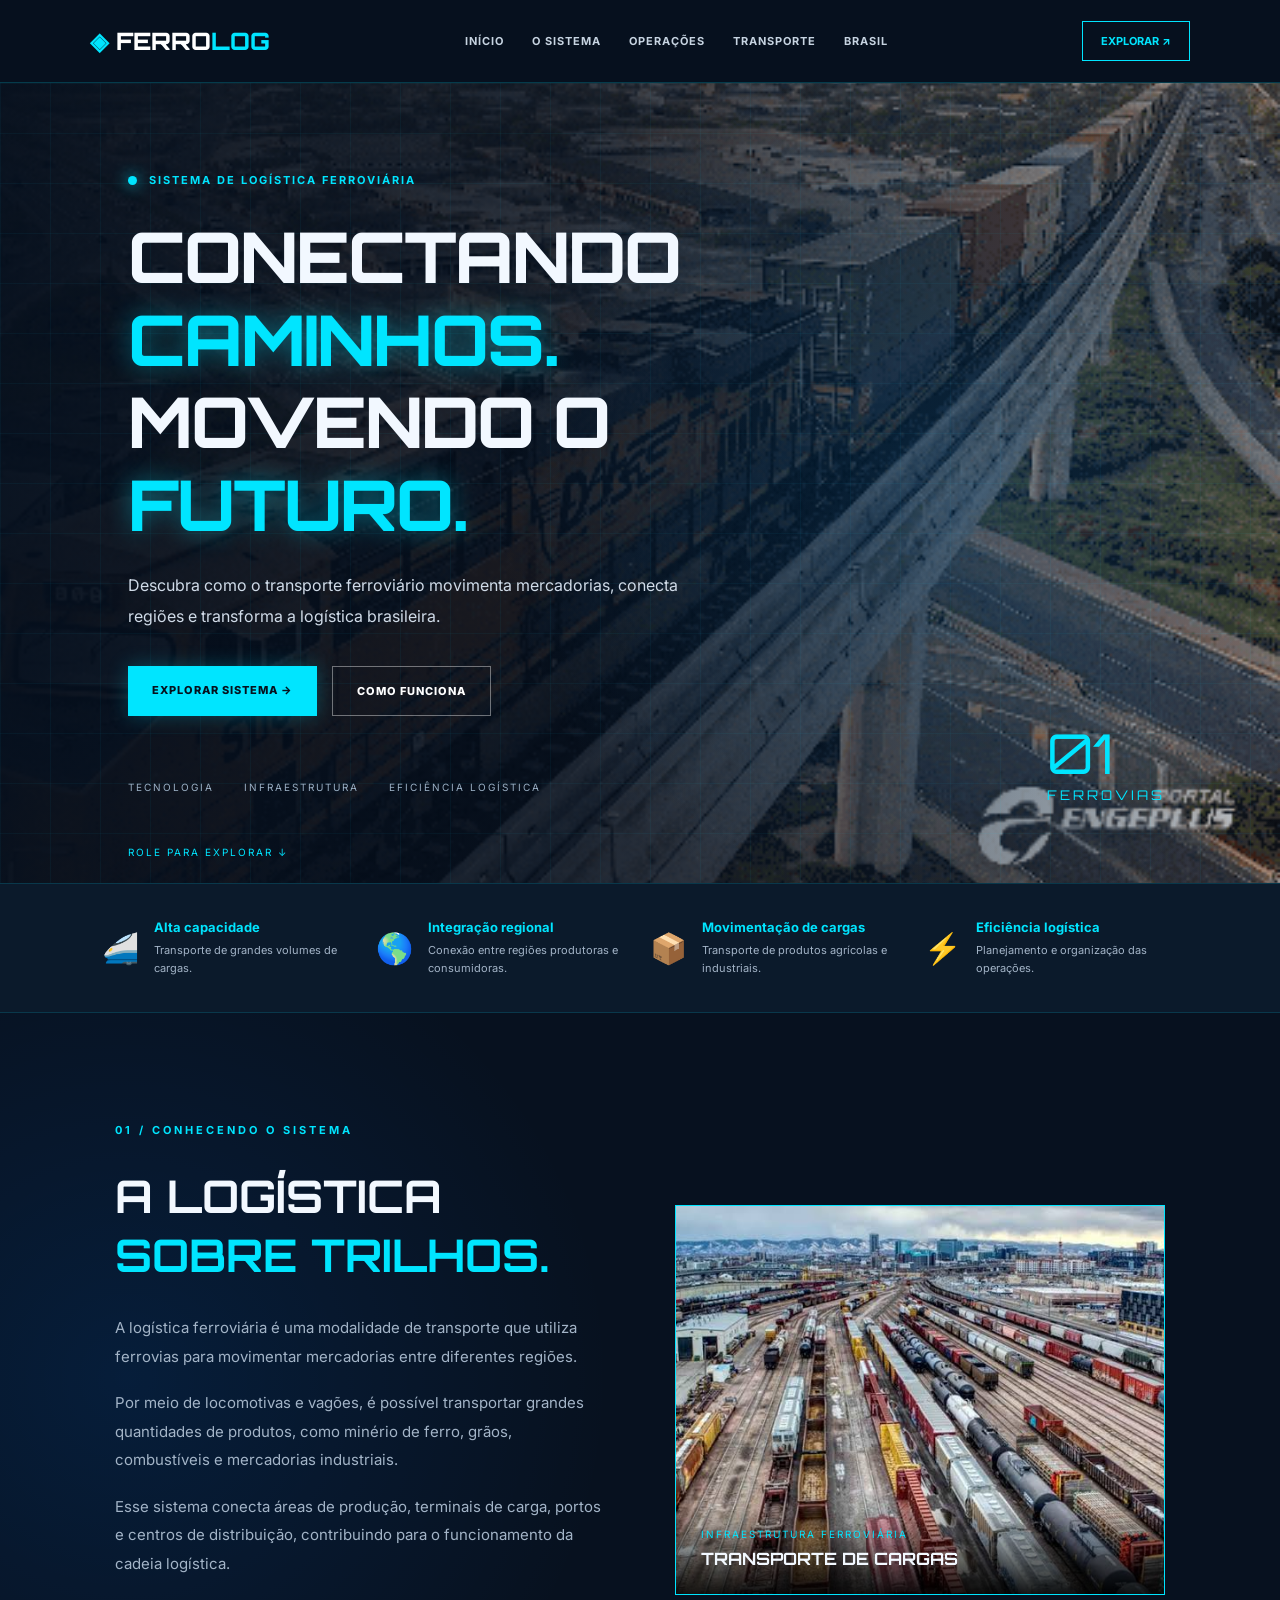
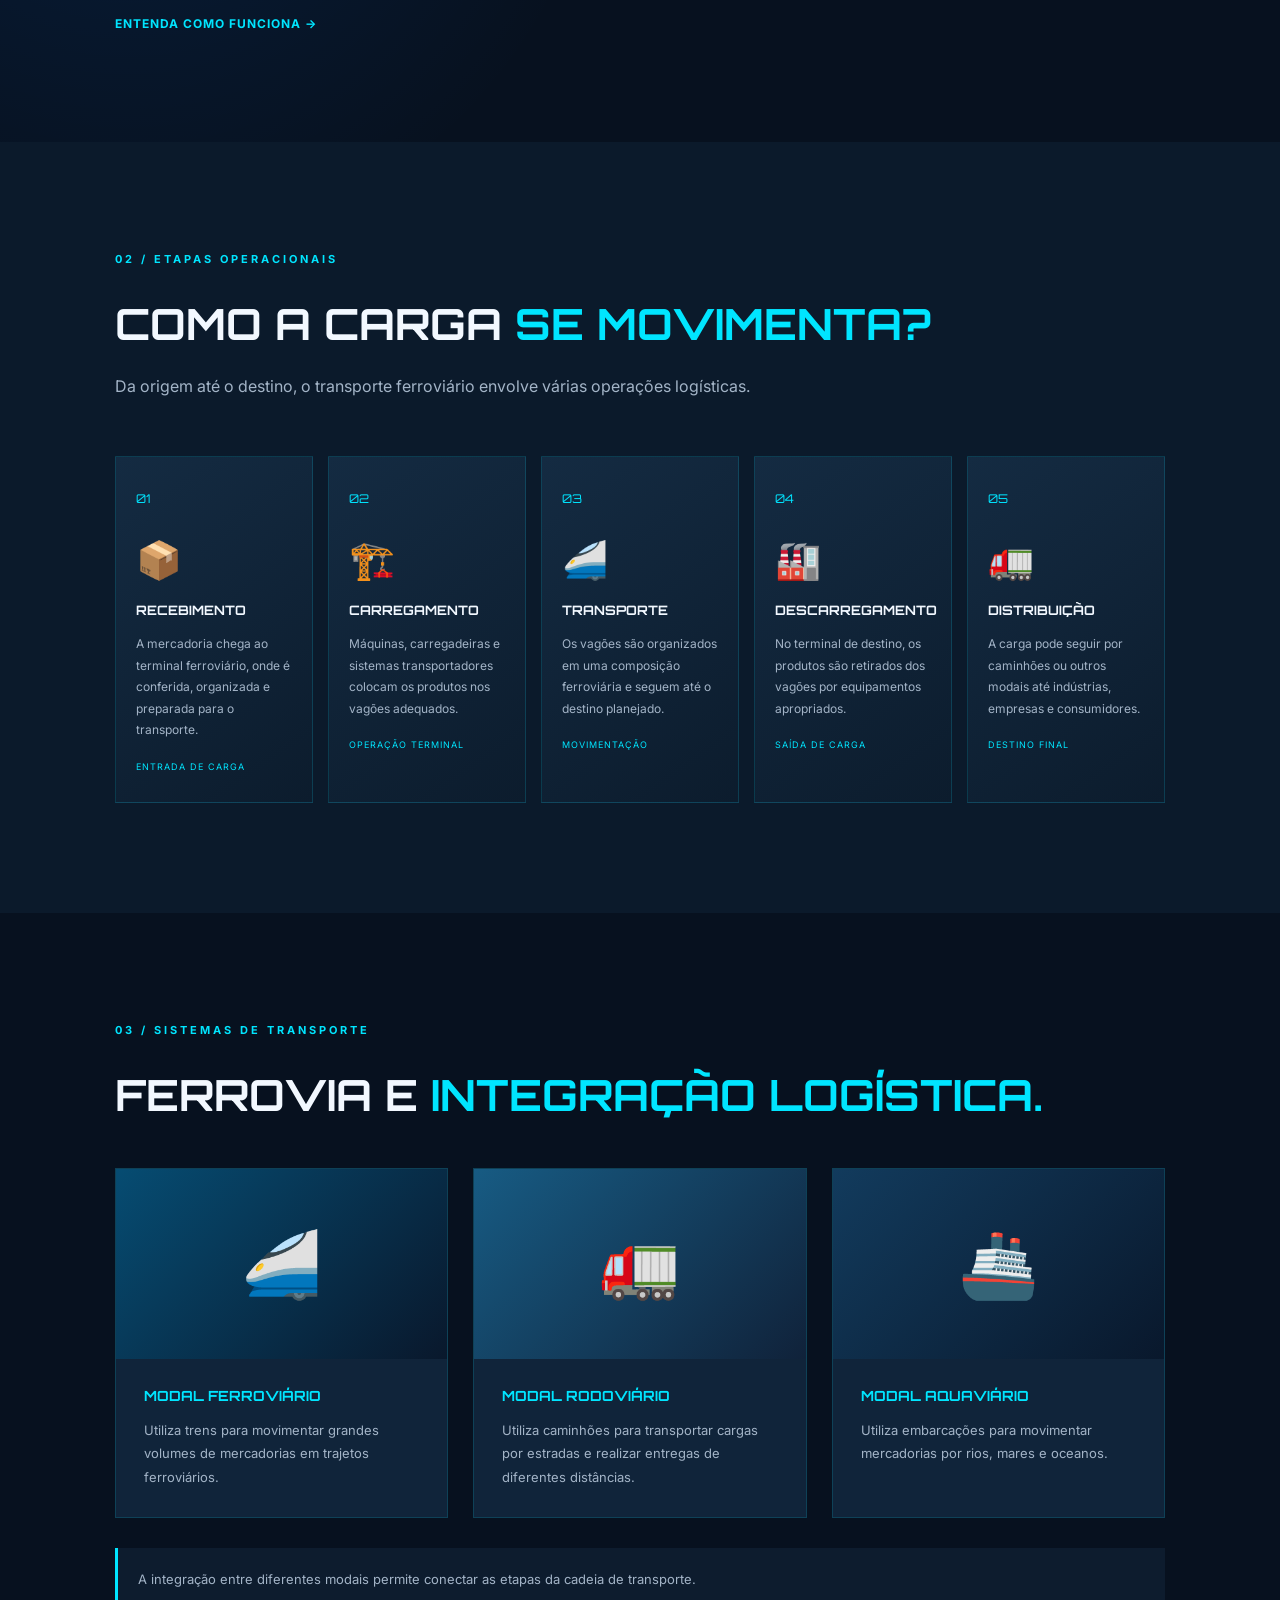
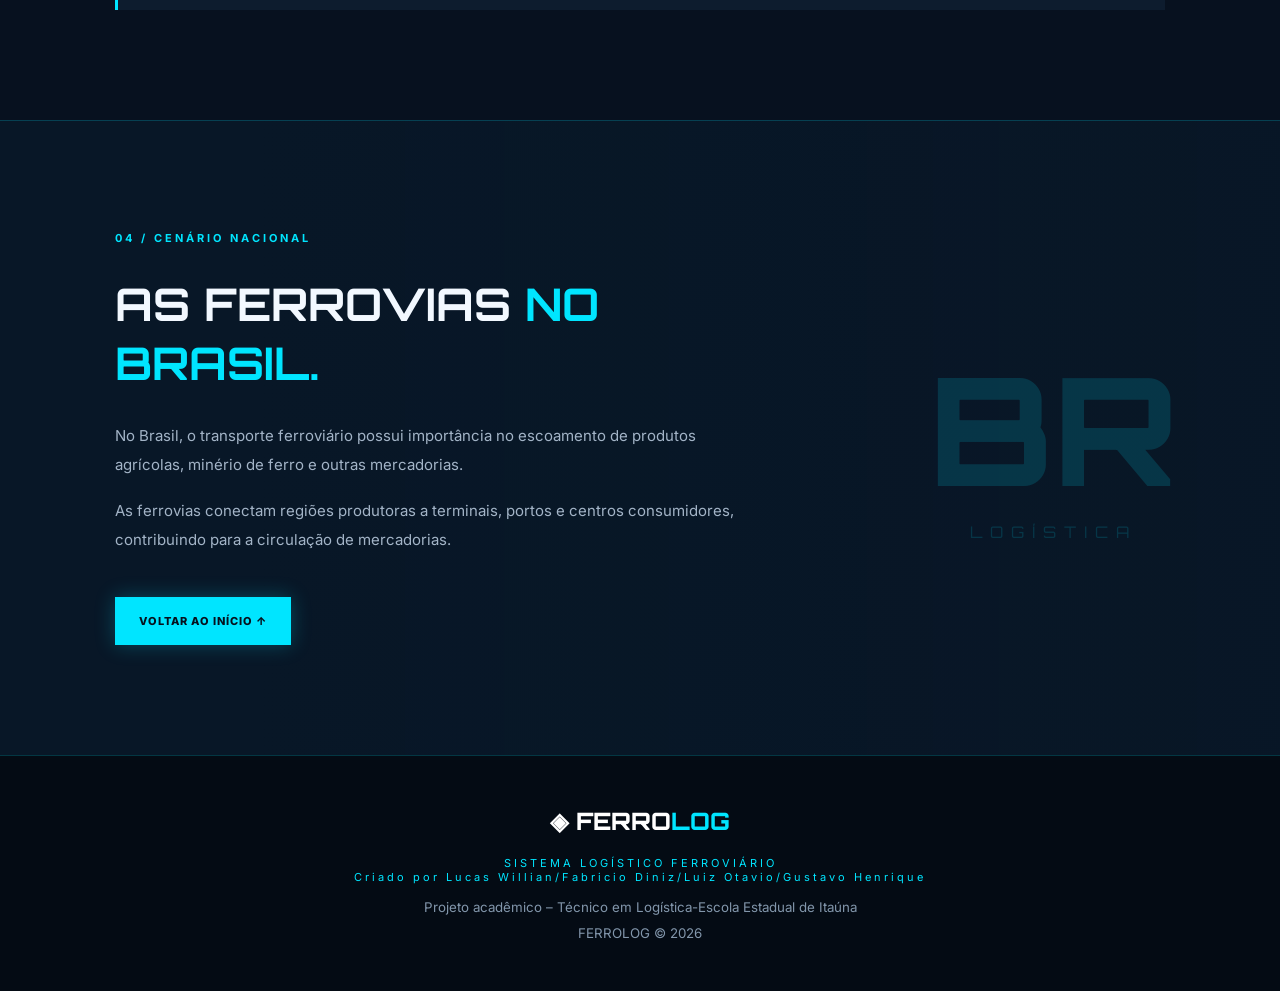
==== commit 6deb4c63: "Update index.html" ====
--- a/index.html
+++ b/index.html
@@ -8,7 +8,7 @@
 
     <title>FERROLOG | Inteligência Ferroviária</title>
 
-    <link rel="stylesheet" href="/style.css">
+    <link rel="stylesheet" href="./style.css">
 
    
 </head>
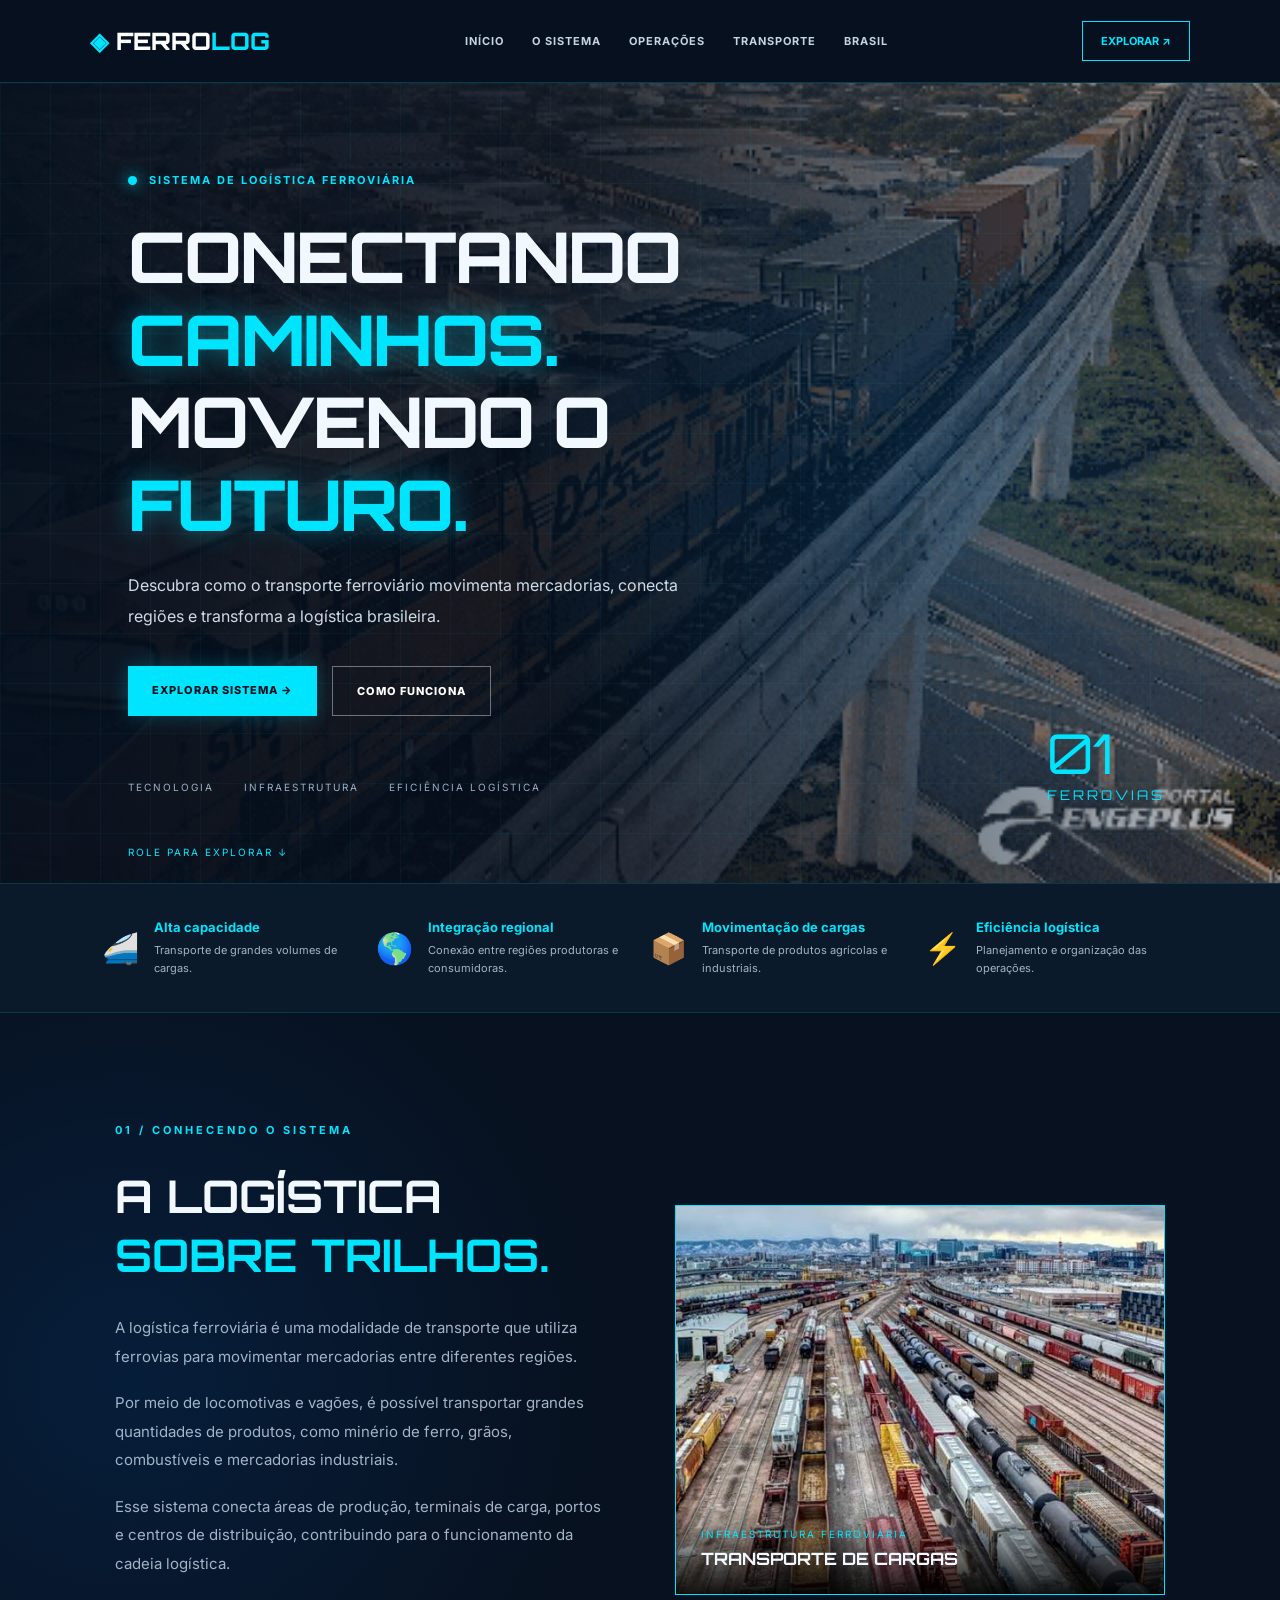
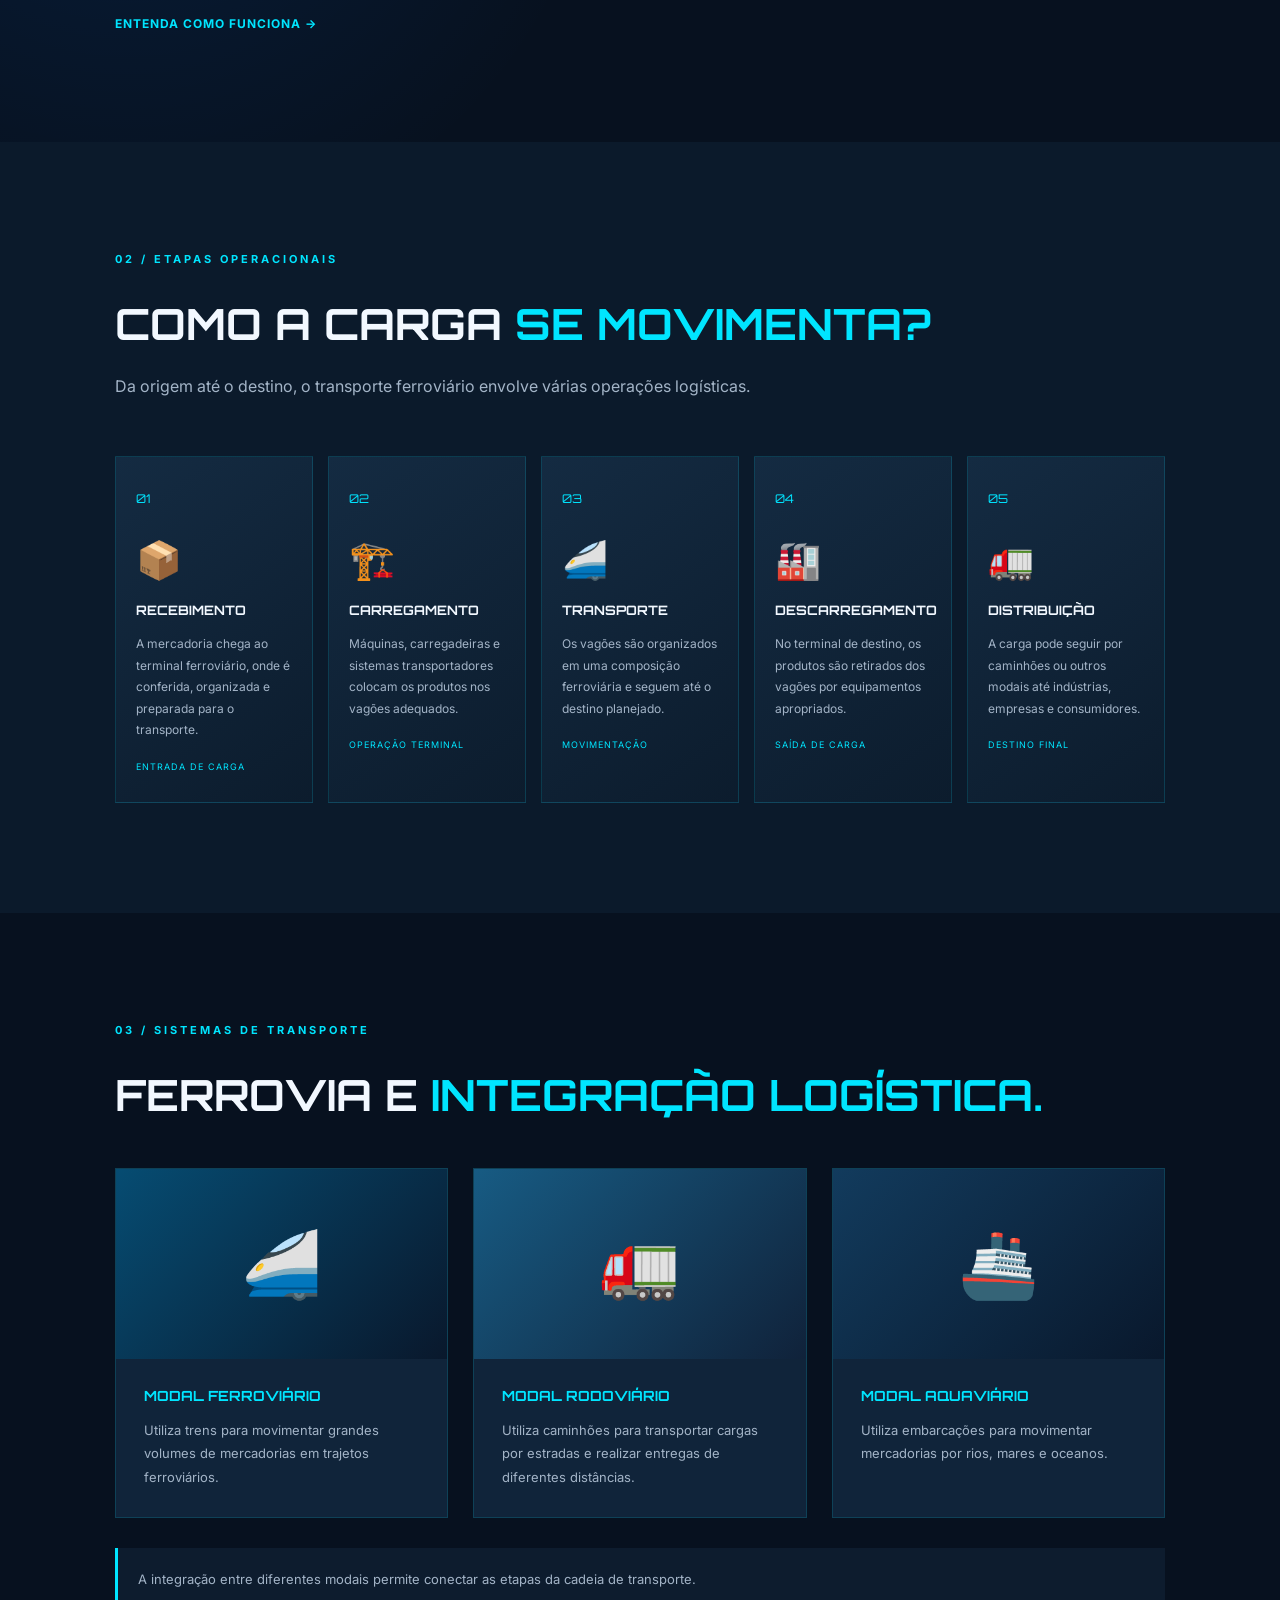
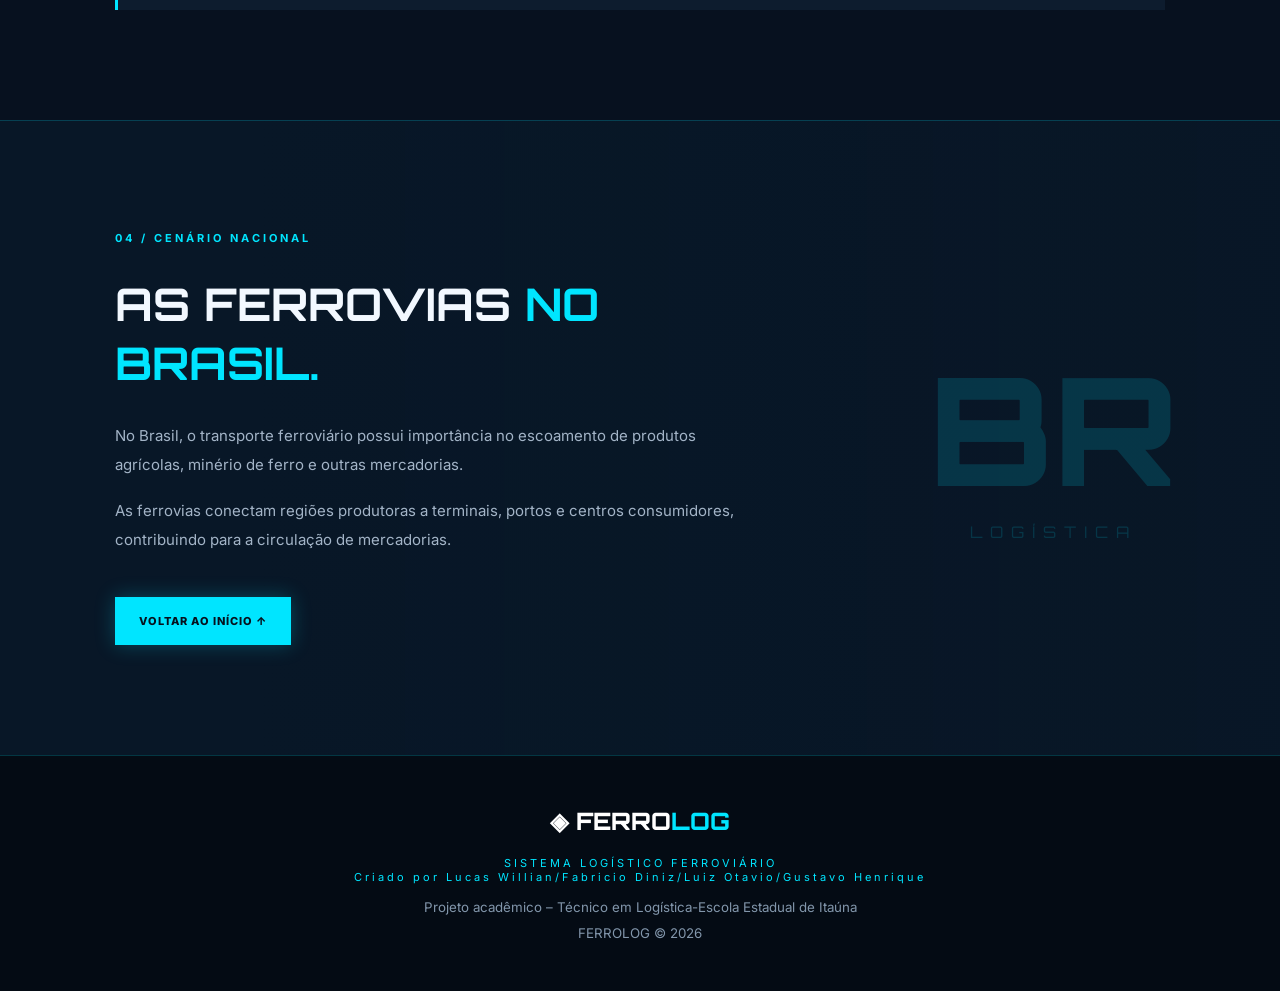
==== commit 1ab9323c: "Update index.html" ====
--- a/index.html
+++ b/index.html
@@ -8,7 +8,7 @@
 
     <title>FERROLOG | Inteligência Ferroviária</title>
 
-    <link rel="stylesheet" href="./style.css">
+    <link rel="stylesheet" href="style.css">
 
    
 </head>
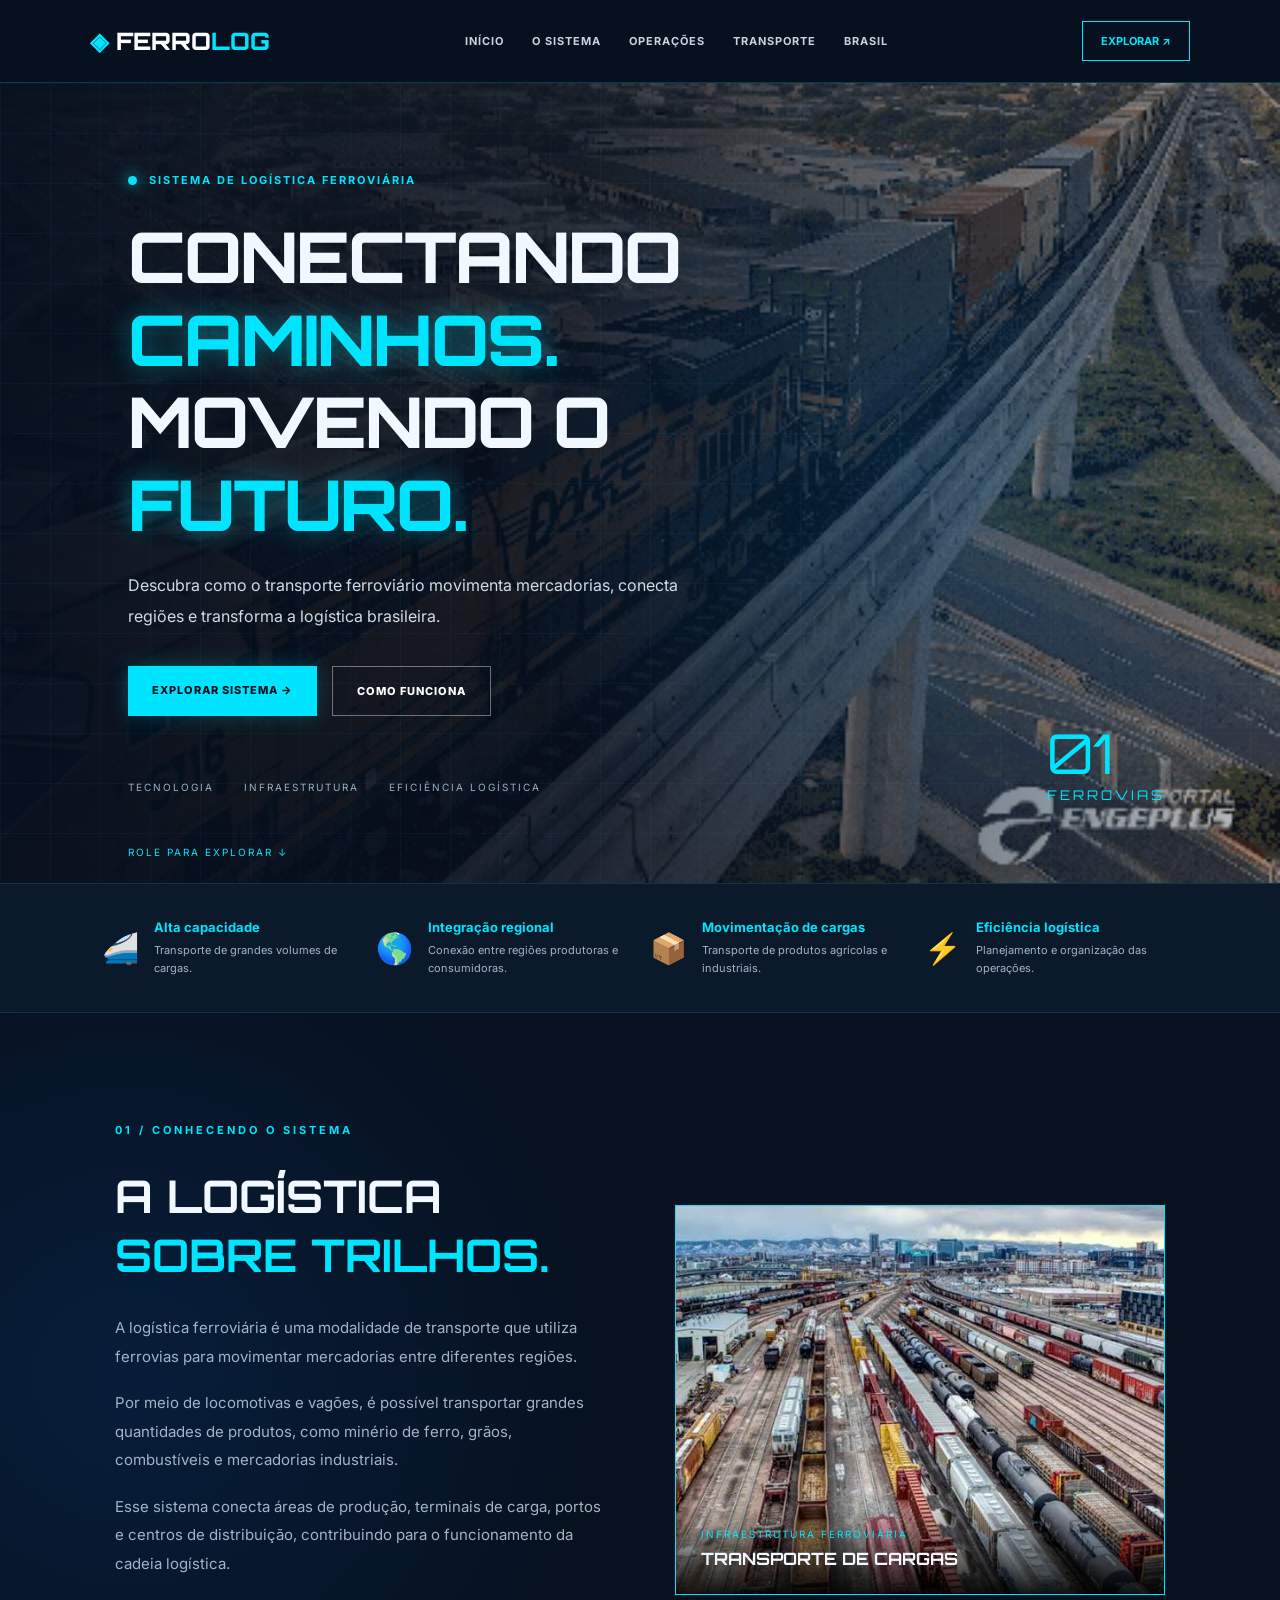
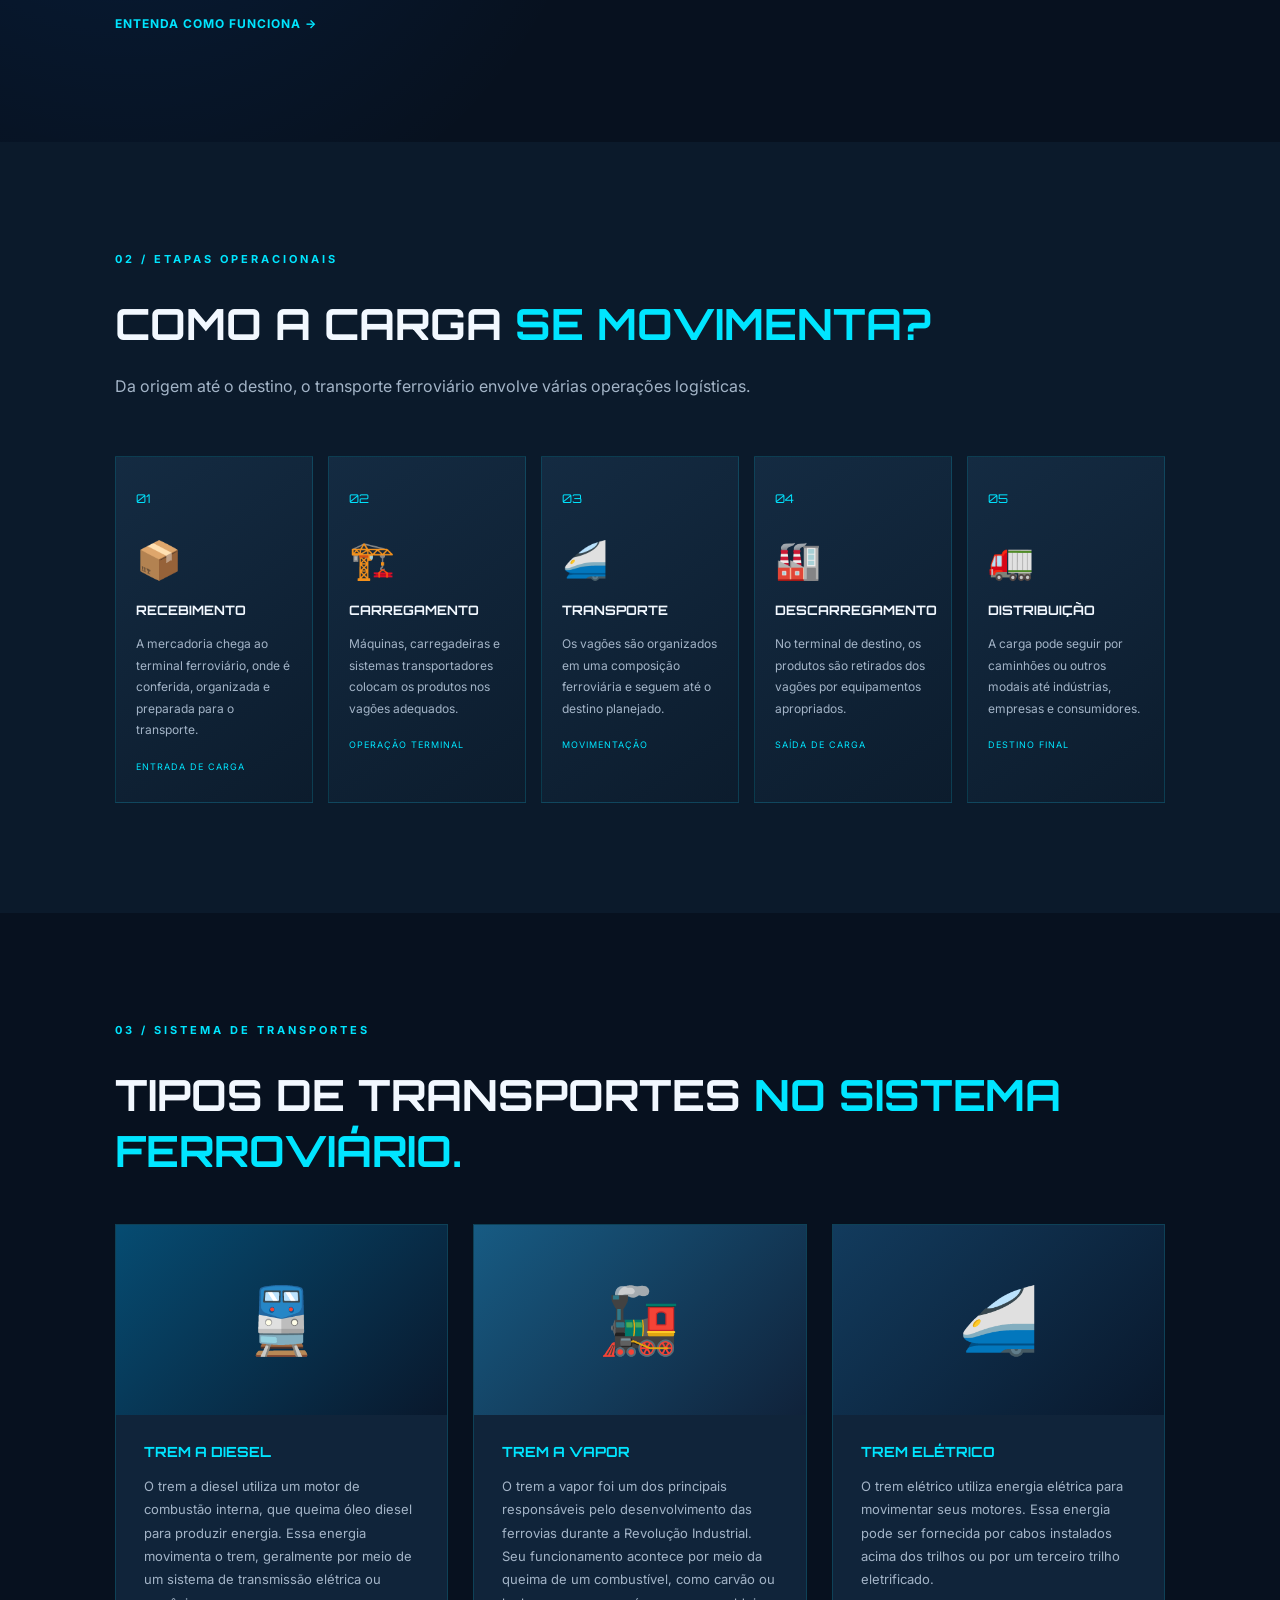
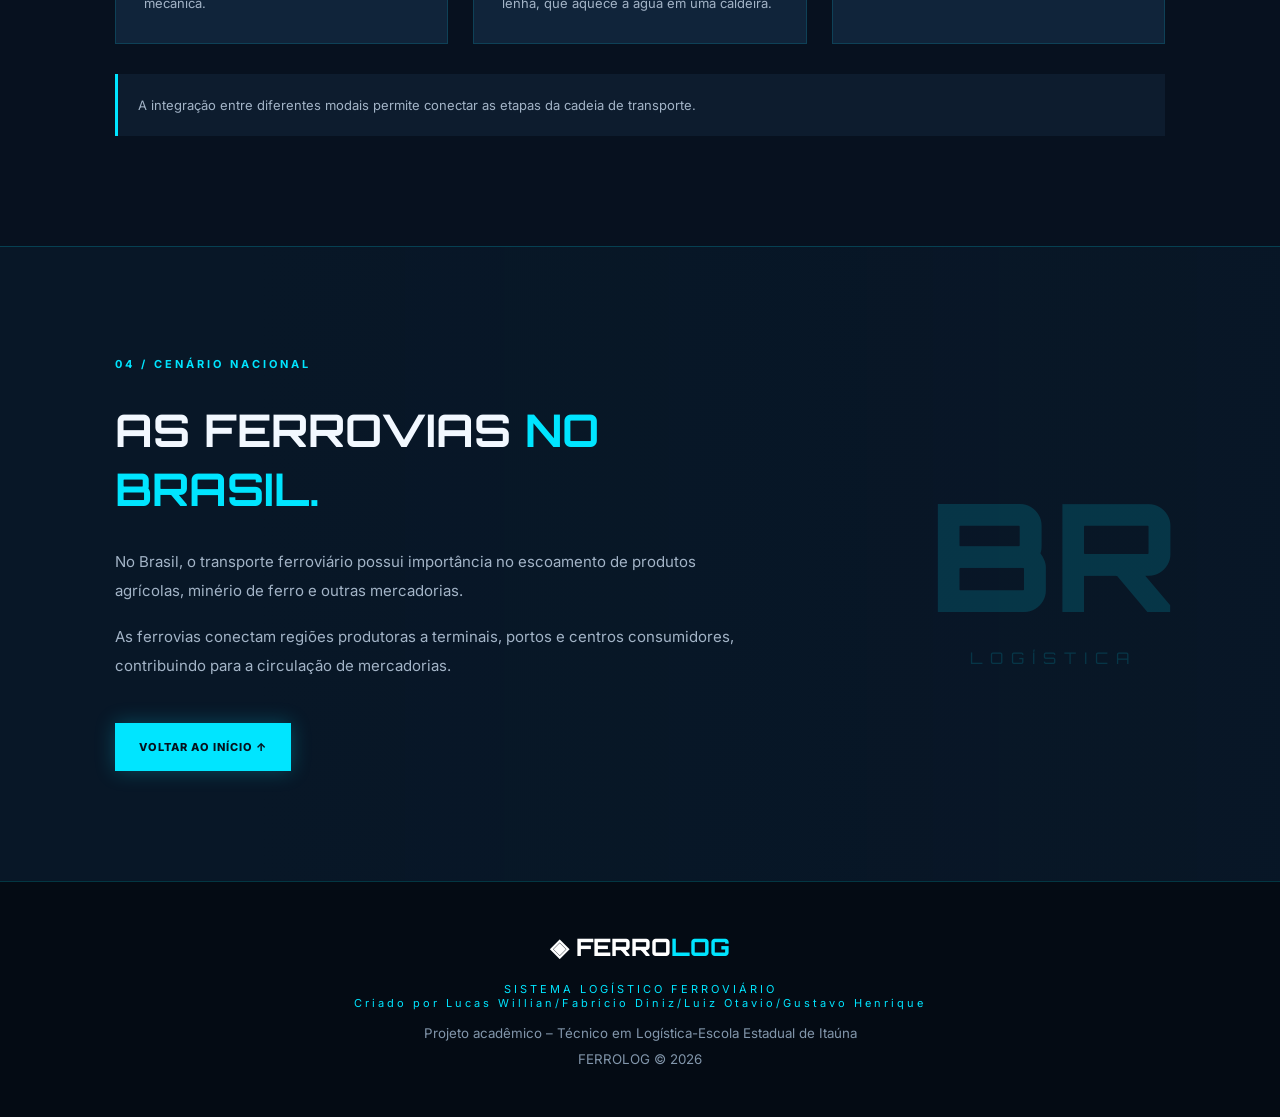
==== commit c569f28b: "Update index.html" ====
--- a/index.html
+++ b/index.html
@@ -302,53 +302,48 @@
         <section class="modal-section section" id="modais">
 
             <div class="section-label reveal">
-                03 / SISTEMAS DE TRANSPORTE
+                03 / SISTEMA DE TRANSPORTES
             </div>
 
             <h2 class="section-title reveal">
-                FERROVIA E
-                <span>INTEGRAÇÃO LOGÍSTICA.</span>
+               TIPOS DE TRANSPORTES
+                <span>NO SISTEMA FERROVIÁRIO.</span>
             </h2>
 
             <div class="modal-grid">
 
                 <div class="modal-card reveal">
                     <div class="modal-visual railway-visual">
-                        <span>🚄</span>
+                        <span>🚆</span>
                     </div>
                     <div class="modal-info">
-                        <h3>MODAL FERROVIÁRIO</h3>
+                        <h3>TREM A DIESEL</h3>
                         <p>
-                            Utiliza trens para movimentar grandes
-                            volumes de mercadorias em trajetos
-                            ferroviários.
+                            O trem a diesel utiliza um motor de combustão interna, que queima óleo diesel para produzir energia. Essa energia movimenta o trem, geralmente por meio de um sistema de transmissão elétrica ou mecânica.
                         </p>
                     </div>
                 </div>
 
                 <div class="modal-card reveal">
                     <div class="modal-visual road-visual">
-                        <span>🚛</span>
+                        <span>🚂</span>
                     </div>
                     <div class="modal-info">
-                        <h3>MODAL RODOVIÁRIO</h3>
+                        <h3>TREM A VAPOR</h3>
                         <p>
-                            Utiliza caminhões para transportar cargas
-                            por estradas e realizar entregas
-                            de diferentes distâncias.
+                           O trem a vapor foi um dos principais responsáveis pelo desenvolvimento das ferrovias durante a Revolução Industrial. Seu funcionamento acontece por meio da queima de um combustível, como carvão ou lenha, que aquece a água em uma caldeira.
                         </p>
                     </div>
                 </div>
 
                 <div class="modal-card reveal">
                     <div class="modal-visual port-visual">
-                        <span>🚢</span>
+                        <span>🚄</span>
                     </div>
                     <div class="modal-info">
-                        <h3>MODAL AQUAVIÁRIO</h3>
+                        <h3>TREM ELÉTRICO</h3>
                         <p>
-                            Utiliza embarcações para movimentar
-                            mercadorias por rios, mares e oceanos.
+                            O trem elétrico utiliza energia elétrica para movimentar seus motores. Essa energia pode ser fornecida por cabos instalados acima dos trilhos ou por um terceiro trilho eletrificado.
                         </p>
                     </div>
                 </div>
